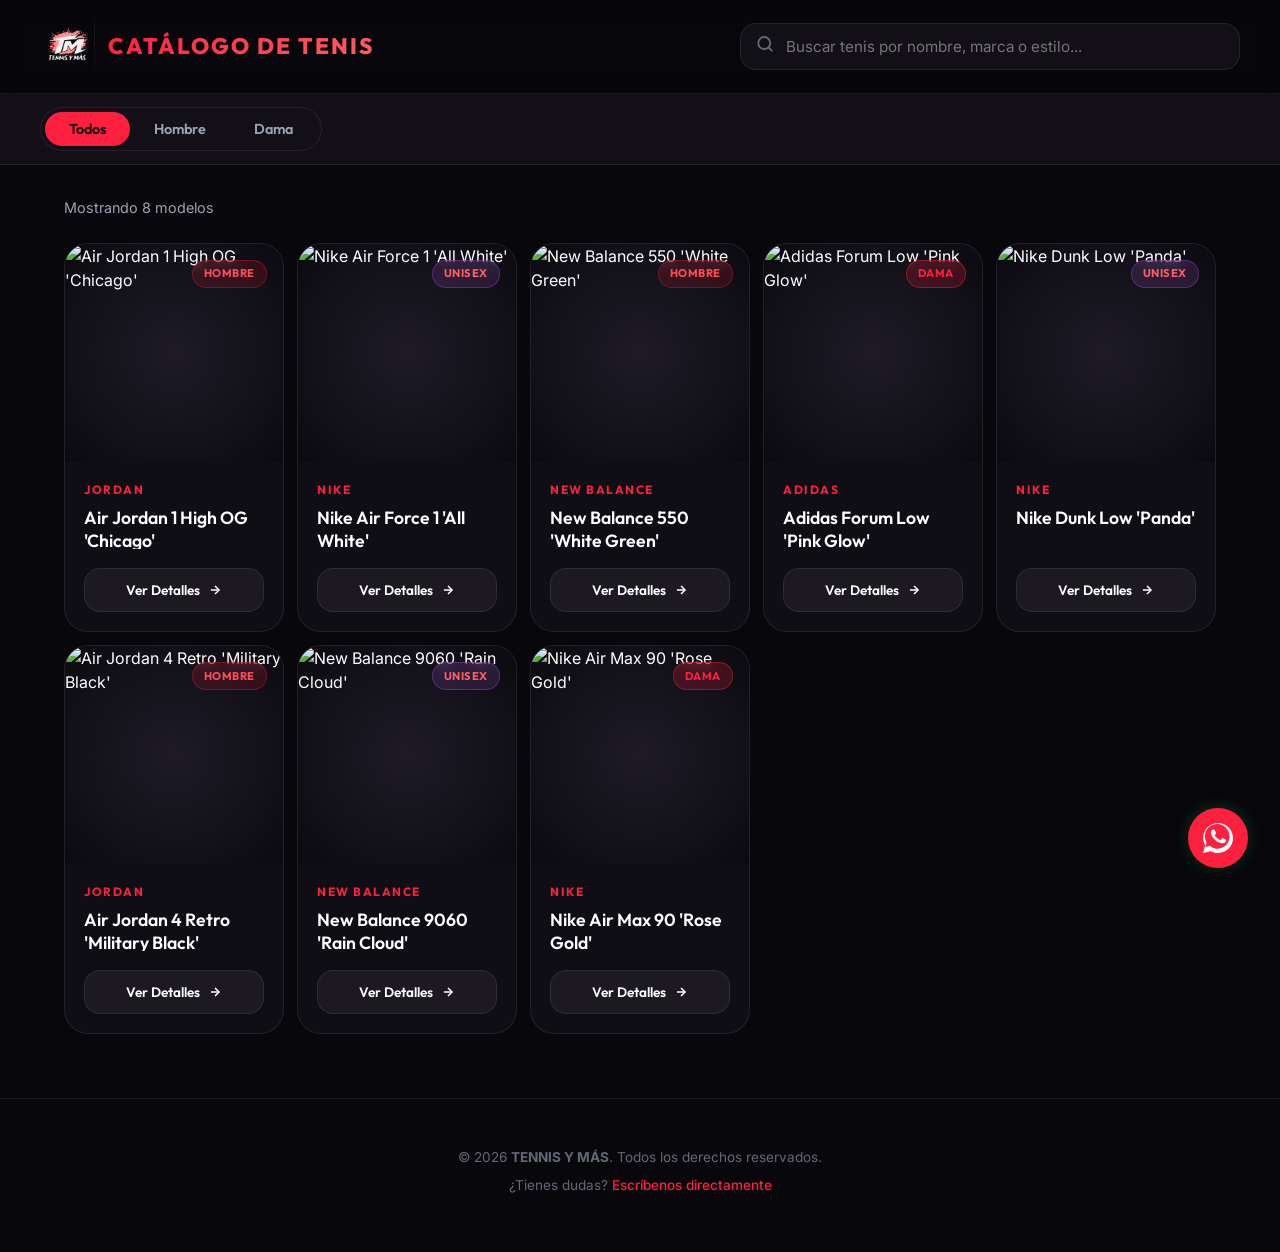
==== index.html @ 04929c9d "correcciones" ====
<!DOCTYPE html>
<html lang="es">
<head>
    <meta charset="UTF-8">
    <meta name="viewport" content="width=device-width, initial-scale=1.0">
    <title>TENNIS Y MÁS - Catálogo de Tenis</title>
    <meta name="description" content="Encuentra las mejores marcas de tenis para hombre y dama. Catálogo interactivo con atención directa por WhatsApp.">
    
    <!-- Stylesheets -->
    <link rel="stylesheet" href="css/variables.css">
    <link rel="stylesheet" href="css/client.css">
</head>
<body>

    <!-- Header Navigation -->
    <header>
        <div class="header-container">
            <div class="logo-wrapper">
                <a href="/" id="logo-btn" class="logo-link">
                    <img src="img/logo.png" alt="Tennis y Más" class="logo-img">
                    <h1 class="logo-title">CATÁLOGO DE TENIS</h1>
                </a>
            </div>
            
            <div class="search-box">
                <span class="search-icon">
                    <svg width="18" height="18" viewBox="0 0 24 24" fill="none" stroke="currentColor" stroke-width="2.5" stroke-linecap="round" stroke-linejoin="round"><circle cx="11" cy="11" r="8"></circle><line x1="21" y1="21" x2="16.65" y2="16.65"></line></svg>
                </span>
                <input type="text" id="search-input" class="search-input" placeholder="Buscar tenis por nombre, marca o estilo...">
            </div>
        </div>
    </header>
    

    <!-- Subheader Filter & Category Tabs -->
    <div class="filter-tabs-wrapper">
        <div class="filter-tabs-container">
            <div class="gender-tabs">
                <button class="tab-btn active" data-category="all">Todos</button>
                <button class="tab-btn" data-category="Hombre">Hombre</button>
                <button class="tab-btn" data-category="Dama">Dama</button>
            </div>
            
            
        </div>
    </div>

    

    <!-- Product Grid Section -->
    <main>
        <div class="results-info">
            <span id="results-count" class="results-count">Cargando catálogo...</span>
        </div>

        <div id="product-grid" class="product-grid">
            <!-- Dynamic product cards load -->
        </div>
    </main>

    <!-- Footer -->
    <footer>
        <p>&copy; 2026 <strong>TENNIS Y MÁS</strong>. Todos los derechos reservados.</p>
        <p>¿Tienes dudas? <a href="https://wa.me/573204961453" target="_blank">Escríbenos directamente</a></p>
    </footer>

    <!-- Floating WhatsApp Button -->
    <a href="https://wa.me/573204961453?text=Hola%20Tennis%20y%20M%C3%A1s,%20estoy%20viendo%20el%20cat%C3%A1logo%20y%20quiero%20comprar." class="floating-whatsapp" target="_blank" aria-label="Escríbenos por WhatsApp">
        <svg viewBox="0 0 24 24">
            <path d="M.057 24l1.687-6.163c-1.041-1.804-1.588-3.849-1.587-5.946C.06 5.348 5.397.01 12.008.01c3.202.001 6.212 1.246 8.477 3.513 2.262 2.268 3.507 5.28 3.505 8.484-.004 6.657-5.34 11.997-11.953 11.997-2.005-.001-3.973-.502-5.733-1.455L0 24zm6.59-4.846c1.6.95 3.188 1.449 4.725 1.451 5.437.002 9.861-4.416 9.864-9.852.002-2.632-1.023-5.105-2.887-6.974-1.866-1.869-4.346-2.9-6.98-2.901-5.441 0-9.866 4.417-9.869 9.856-.001 1.702.463 3.361 1.343 4.828l-.997 3.646 3.799-.996zm11.233-6.006c-.301-.15-1.78-.879-2.056-.979-.275-.1-.475-.15-.675.15-.2.3-.775.979-.95 1.179-.175.2-.35.225-.65.075-.3-.15-1.265-.467-2.41-1.485-.89-.793-1.49-1.773-1.665-2.073-.175-.3-.019-.462.13-.611.135-.135.3-.35.45-.525.15-.175.2-.3.3-.5.1-.2.05-.375-.025-.525-.075-.15-.675-1.625-.925-2.225-.244-.589-.493-.51-.675-.52-.172-.007-.368-.009-.565-.009-.196 0-.518.074-.789.374-.271.3-1.035 1.012-1.035 2.468s1.056 2.855 1.202 3.053c.146.198 2.078 3.174 5.034 4.449.703.303 1.252.484 1.677.619.707.225 1.35.193 1.86.117.568-.085 1.78-.727 2.03-1.429.25-.701.25-1.3.175-1.429-.075-.13-.275-.205-.575-.355z"/>
        </svg>
    </a>

    <!-- Product Details Modal Overlay -->
    <div id="product-modal" class="modal-overlay">
        <div class="modal-wrapper">
            <button id="close-modal-btn" class="close-modal-btn" aria-label="Cerrar modal">&times;</button>
            
            <div class="modal-grid">
                <!-- Left: 3-Image Carousel -->
                <div class="modal-carousel-section">
                    <div id="carousel-track" class="carousel-track">
                        <!-- Dynamic slides load -->
                    </div>
                    
                    <!-- Navigation Arrows -->
                    <button class="carousel-arrow arrow-left" id="prev-btn" aria-label="Imagen anterior">
                        <svg width="20" height="20" viewBox="0 0 24 24" fill="none" stroke="currentColor" stroke-width="2.5"><polyline points="15 18 9 12 15 6"></polyline></svg>
                    </button>
                    <button class="carousel-arrow arrow-right" id="next-btn" aria-label="Siguiente imagen">
                        <svg width="20" height="20" viewBox="0 0 24 24" fill="none" stroke="currentColor" stroke-width="2.5"><polyline points="9 18 15 12 9 6"></polyline></svg>
                    </button>
                    
                    <!-- Slide Indicators -->
                    <div id="carousel-dots" class="carousel-dots">
                        <!-- Dynamic dots load -->
                    </div>
                </div>
                
                <!-- Right: Product Information & Ordering -->
                <div class="modal-details">
                    <div>
                        <span id="modal-brand" class="modal-brand">MARCA</span>
                        <h2 id="modal-title" class="modal-title">Nombre del Modelo</h2>
                        <span id="modal-gender" class="gender-badge modal-gender">HOMBRE</span>
                    </div>

                    <div>
                        <h3 class="modal-section-title">Descripción</h3>
                        <p id="modal-description" class="modal-description">Cargando descripción del producto...</p>
                    </div>

                    <div style="display: none;">
                        <h3 class="modal-section-title">Tallas Disponibles</h3>
                        <div id="modal-sizes" class="modal-sizes-grid">
                            <!-- Dynamic sizes load -->
                        </div>
                        <div id="size-error" class="size-error-msg">Por favor, selecciona una talla antes de continuar.</div>
                    </div>

                    <!-- CTA Buttons -->
                    <button id="whatsapp-order-btn" class="whatsapp-btn">
                        <svg viewBox="0 0 24 24">
                            <path d="M.057 24l1.687-6.163c-1.041-1.804-1.588-3.849-1.587-5.946C.06 5.348 5.397.01 12.008.01c3.202.001 6.212 1.246 8.477 3.513 2.262 2.268 3.507 5.28 3.505 8.484-.004 6.657-5.34 11.997-11.953 11.997-2.005-.001-3.973-.502-5.733-1.455L0 24zm6.59-4.846c1.6.95 3.188 1.449 4.725 1.451 5.437.002 9.861-4.416 9.864-9.852.002-2.632-1.023-5.105-2.887-6.974-1.866-1.869-4.346-2.9-6.98-2.901-5.441 0-9.866 4.417-9.869 9.856-.001 1.702.463 3.361 1.343 4.828l-.997 3.646 3.799-.996zm11.233-6.006c-.301-.15-1.78-.879-2.056-.979-.275-.1-.475-.15-.675.15-.2.3-.775.979-.95 1.179-.175.2-.35.225-.65.075-.3-.15-1.265-.467-2.41-1.485-.89-.793-1.49-1.773-1.665-2.073-.175-.3-.019-.462.13-.611.135-.135.3-.35.45-.525.15-.175.2-.3.3-.5.1-.2.05-.375-.025-.525-.075-.15-.675-1.625-.925-2.225-.244-.589-.493-.51-.675-.52-.172-.007-.368-.009-.565-.009-.196 0-.518.074-.789.374-.271.3-1.035 1.012-1.035 2.468s1.056 2.855 1.202 3.053c.146.198 2.078 3.174 5.034 4.449.703.303 1.252.484 1.677.619.707.225 1.35.193 1.86.117.568-.085 1.78-.727 2.03-1.429.25-.701.25-1.3.175-1.429-.075-.13-.275-.205-.575-.355z"/>
                        </svg>
                        Comprar por WhatsApp
                    </button>
                </div>
            </div>
        </div>
    </div>

    <!-- Data & Application Logic Scripts -->
    <script src="js/default-data.js"></script>
    <script src="js/app.js"></script>
</body>
</html>
---- css/variables.css ----
@import url('https://fonts.googleapis.com/css2?family=Inter:wght@300;400;500;600;700&family=Outfit:wght@400;500;600;700;800&display=swap');

:root {
    /* Color Palette */
    --bg-main: #08070b;
    --bg-surface: #121016;
    --bg-surface-hover: #1b1822;
    --bg-card: rgba(20, 18, 26, 0.7);
    --border-color: rgba(255, 255, 255, 0.08);
    --border-color-hover: rgba(255, 31, 63, 0.3);
    
    /* Accents */
    --accent: #ff1f3f; /* Premium Crimson Red */
    --accent-hover: #d61330;
    --accent-glow: rgba(255, 31, 63, 0.25);
    --accent-gradient: linear-gradient(135deg, #ff1f3f 0%, #ff5e62 100%);
    
    /* Genders */
    --color-hombre: #ff4d58; /* rojo brillante */
    --color-dama: #ff1f3f; /* rojo carmesí (accent) */
    --color-unisex: #ff5e62; /* rojo degradado */

    /* Text Colors */
    --text-primary: #ffffff;
    --text-secondary: #9ea2b0;
    --text-muted: #646876;
    --text-dark: #08070b;

    /* Fonts */
    --font-heading: 'Outfit', 'Inter', sans-serif;
    --font-body: 'Inter', sans-serif;

    /* Spacing & Borders */
    --radius-sm: 8px;
    --radius-md: 16px;
    --radius-lg: 24px;
    --radius-xl: 32px;
    --transition-smooth: all 0.3s cubic-bezier(0.4, 0, 0.2, 1);
    --shadow-premium: 0 10px 30px -10px rgba(0, 0, 0, 0.7);
    --shadow-accent: 0 0 20px rgba(255, 31, 63, 0.15);
}

* {
    margin: 0;
    padding: 0;
    box-sizing: border-box;
}

body {
    background-color: var(--bg-main);
    color: var(--text-primary);
    font-family: var(--font-body);
    overflow-x: hidden;
    line-height: 1.5;
}

/* Custom Scrollbar */
::-webkit-scrollbar {
    width: 8px;
    height: 8px;
}
::-webkit-scrollbar-track {
    background: var(--bg-main);
}
::-webkit-scrollbar-thumb {
    background: #252230;
    border-radius: var(--radius-sm);
}
::-webkit-scrollbar-thumb:hover {
    background: var(--accent);
}
---- css/client.css ----
@import url('variables.css');

/* Header & Navigation */
header {
    position: sticky;
    top: 0;
    z-index: 100;
    background: rgba(8, 7, 11, 0.85);
    backdrop-filter: blur(12px);
    -webkit-backdrop-filter: blur(12px);
    border-bottom: 1px solid var(--border-color);
    padding: 1.2rem 1.5rem;
    transition: var(--transition-smooth);
}

.header-container {
    max-width: 1200px;
    margin: 0 auto;
    display: flex;
    flex-direction: column;
    gap: 1rem;
}

@media(min-width: 768px) {
    .header-container {
        flex-direction: row;
        justify-content: space-between;
        align-items: center;
    }
}

.logo-wrapper {
    display: flex;
    align-items: center;
    justify-content: space-between;
}

.logo-link {
    display: flex;
    align-items: center;
    gap: 0.8rem;
    text-decoration: none;
    cursor: pointer;
}

.logo-img {
    height: 55px;
    width: auto;
    object-fit: contain;
    filter: invert(1) hue-rotate(180deg);
    mix-blend-mode: screen;
    transition: transform 0.3s ease;
}

.logo-link:hover .logo-img {
    transform: scale(1.05);
}

.logo-title {
    font-family: var(--font-heading);
    font-size: 1.4rem;
    font-weight: 800;
    text-transform: uppercase;
    letter-spacing: 2px;
    background: var(--accent-gradient);
    -webkit-background-clip: text;
    -webkit-text-fill-color: transparent;
    white-space: nowrap;
}

.admin-link {
    font-size: 0.85rem;
    color: var(--text-muted);
    text-decoration: none;
    padding: 0.4rem 0.8rem;
    border: 1px solid var(--border-color);
    border-radius: var(--radius-sm);
    transition: var(--transition-smooth);
}

.admin-link:hover {
    color: var(--accent);
    border-color: var(--accent);
    background: rgba(255, 31, 63, 0.05);
}

/* Search Bar */
.search-box {
    position: relative;
    width: 100%;
    max-width: 500px;
}

.search-input {
    width: 100%;
    background: var(--bg-surface);
    border: 1px solid var(--border-color);
    border-radius: var(--radius-md);
    padding: 0.8rem 1.2rem 0.8rem 2.8rem;
    color: var(--text-primary);
    font-size: 0.95rem;
    transition: var(--transition-smooth);
    font-family: var(--font-body);
}

.search-input:focus {
    outline: none;
    border-color: var(--accent);
    box-shadow: var(--shadow-accent);
    background: var(--bg-surface-hover);
}

.search-icon {
    position: absolute;
    left: 1rem;
    top: 50%;
    transform: translateY(-50%);
    color: var(--text-muted);
    pointer-events: none;
    font-size: 1.1rem;
}

/* Sub-header Filter Tabs */
.filter-tabs-wrapper {
    background: var(--bg-surface);
    padding: 0.8rem 1.5rem;
    border-bottom: 1px solid var(--border-color);
    position: sticky;
    top: 75px; /* Offset for header */
    z-index: 90;
}

.filter-tabs-container {
    max-width: 1200px;
    margin: 0 auto;
    display: flex;
    align-items: center;
    justify-content: space-between;
    gap: 1rem;
}

.gender-tabs {
    display: flex;
    background: var(--bg-surface);
    padding: 0.25rem;
    border-radius: 30px;
    border: 1px solid var(--border-color);
    position: relative;
}

.tab-btn {
    background: transparent;
    border: none;
    color: var(--text-secondary);
    padding: 0.5rem 1.5rem;
    font-family: var(--font-heading);
    font-weight: 600;
    font-size: 0.9rem;
    border-radius: 20px;
    cursor: pointer;
    transition: var(--transition-smooth);
    position: relative;
    z-index: 2;
}

.tab-btn.active {
    color: var(--text-dark);
    background: var(--accent);
}

.filter-toggle-btn { display: none !important; }

/* Collapsible Filter Sidebar/Drawer */
.filters-drawer { display: none !important; }

.filters-grid {
    max-width: 1200px;
    margin: 0 auto;
    display: grid;
    grid-template-columns: 1fr;
    gap: 1.5rem;
}

@media(min-width: 768px) {
    .filters-grid {
        grid-template-columns: repeat(3, 1fr);
    }
}

.filter-group {
    display: flex;
    flex-direction: column;
    gap: 0.75rem;
}

.filter-title {
    font-family: var(--font-heading);
    font-size: 0.9rem;
    font-weight: 700;
    text-transform: uppercase;
    letter-spacing: 1px;
    color: var(--text-secondary);
}

.brands-container {
    display: flex;
    flex-wrap: wrap;
    gap: 0.5rem;
}

.brand-pill {
    background: var(--bg-main);
    border: 1px solid var(--border-color);
    color: var(--text-secondary);
    padding: 0.4rem 0.8rem;
    border-radius: 20px;
    font-size: 0.8rem;
    font-weight: 500;
    cursor: pointer;
    transition: var(--transition-smooth);
}

.brand-pill:hover, .brand-pill.active {
    border-color: var(--accent);
    color: var(--accent);
    background: rgba(255, 31, 63, 0.05);
}

.sizes-grid {
    display: grid;
    grid-template-columns: repeat(auto-fill, minmax(40px, 1fr));
    gap: 0.4rem;
}

.size-pill {
    display: none !important;
    }

.size-pill:hover, .size-pill.active {
    border-color: var(--accent);
    color: var(--accent);
    background: rgba(255, 31, 63, 0.05);
}

.reset-filters-btn {
    align-self: flex-start;
    background: transparent;
    border: 1px dashed var(--border-color);
    color: var(--text-muted);
    padding: 0.5rem 1rem;
    border-radius: 8px;
    font-size: 0.85rem;
    cursor: pointer;
    margin-top: auto;
    transition: var(--transition-smooth);
}

.reset-filters-btn:hover {
    color: var(--accent);
    border-color: var(--accent);
    background: rgba(255, 31, 63, 0.05);
}

/* Product Section & Grid */
main {
    max-width: 1200px;
    margin: 2rem auto;
    padding: 0 1.5rem;
}

.results-info {
    display: flex;
    justify-content: space-between;
    align-items: center;
    margin-bottom: 1.5rem;
}

.results-count {
    color: var(--text-secondary);
    font-size: 0.9rem;
}

.product-grid {
    display: grid;
    grid-template-columns: repeat(auto-fit, minmax(150px, 1fr));
    gap: 0.8rem;
}

@media(min-width: 480px) {
    .product-grid {
        grid-template-columns: repeat(auto-fit, minmax(180px, 1fr));
    }
}

@media(min-width: 992px) {
    .product-grid {
        grid-template-columns: repeat(auto-fit, minmax(220px, 1fr));
    }
}

/* Product Card Design */
.product-card {
    background: var(--bg-card);
    border: 1px solid var(--border-color);
    border-radius: var(--radius-lg);
    overflow: hidden;
    display: flex;
    flex-direction: column;
    transition: var(--transition-smooth);
    position: relative;
    cursor: pointer;
}

.product-card:hover {
    transform: translateY(-8px);
    border-color: var(--border-color-hover);
    box-shadow: var(--shadow-premium), var(--shadow-accent);
}

.card-img-wrapper {
    position: relative;
    width: 100%;
    padding-top: 100%; /* 1:1 Aspect Ratio */
    background: radial-gradient(circle, rgba(30,27,39,1) 0%, rgba(12,10,16,1) 100%);
    overflow: hidden;
}

.card-img {
    position: absolute;
    top: 0;
    left: 0;
    width: 100%;
    height: 100%;
    object-fit: cover;
    transition: transform 0.6s cubic-bezier(0.16, 1, 0.3, 1);
}

.product-card:hover .card-img {
    transform: scale(1.08);
}

.gender-badge {
    position: absolute;
    top: 1rem;
    right: 1rem;
    padding: 0.3rem 0.7rem;
    border-radius: 20px;
    font-family: var(--font-heading);
    font-weight: 700;
    font-size: 0.7rem;
    text-transform: uppercase;
    letter-spacing: 0.5px;
    z-index: 2;
    backdrop-filter: blur(6px);
    -webkit-backdrop-filter: blur(6px);
}

.badge-hombre {
    background: rgba(255, 31, 63, 0.15);
    color: var(--color-hombre);
    border: 1px solid rgba(255, 31, 63, 0.3);
}

.badge-dama {
    background: rgba(255, 31, 63, 0.20);
    color: var(--color-dama);
    border: 1px solid rgba(255, 31, 63, 0.4);
}

.badge-unisex {
    background: rgba(181, 95, 230, 0.15);
    color: var(--color-unisex);
    border: 1px solid rgba(181, 95, 230, 0.3);
}

.card-body {
    padding: 1.2rem;
    display: flex;
    flex-direction: column;
    flex-grow: 1;
    gap: 0.5rem;
}

.card-brand {
    font-family: var(--font-heading);
    font-size: 0.75rem;
    font-weight: 700;
    text-transform: uppercase;
    letter-spacing: 1.5px;
    color: var(--accent);
}

.card-title {
    font-family: var(--font-heading);
    font-size: 1.1rem;
    font-weight: 600;
    color: var(--text-primary);
    line-height: 1.3;
    /* Limit to 2 lines */
    display: -webkit-box;
    -webkit-line-clamp: 2;
    -webkit-box-orient: vertical;
    overflow: hidden;
    height: 2.6rem;
}

.card-sizes {
    display: none !important;
    }

.card-footer {
    padding: 0 1.2rem 1.2rem 1.2rem;
}

.card-action-btn {
    width: 100%;
    background: rgba(255, 255, 255, 0.05);
    border: 1px solid var(--border-color);
    color: var(--text-primary);
    padding: 0.75rem;
    border-radius: var(--radius-md);
    font-family: var(--font-heading);
    font-weight: 600;
    font-size: 0.85rem;
    cursor: pointer;
    transition: var(--transition-smooth);
    display: flex;
    align-items: center;
    justify-content: center;
    gap: 0.5rem;
}

.product-card:hover .card-action-btn {
    background: var(--accent);
    color: var(--text-dark);
    border-color: var(--accent);
    box-shadow: 0 4px 15px rgba(255, 31, 63, 0.3);
}

/* Empty State */
.empty-state {
    grid-column: 1 / -1;
    text-align: center;
    padding: 4rem 2rem;
    background: var(--bg-surface);
    border-radius: var(--radius-lg);
    border: 1px dashed var(--border-color);
    display: flex;
    flex-direction: column;
    align-items: center;
    gap: 1rem;
}

.empty-icon {
    font-size: 3rem;
    color: var(--text-muted);
}

.empty-title {
    font-family: var(--font-heading);
    font-size: 1.3rem;
    font-weight: 600;
}

.empty-desc {
    color: var(--text-muted);
    max-width: 400px;
    font-size: 0.9rem;
}

/* Modal View */
.modal-overlay {
    position: fixed;
    top: 0;
    left: 0;
    width: 100%;
    height: 100%;
    background: rgba(4, 3, 6, 0.8);
    backdrop-filter: blur(10px);
    -webkit-backdrop-filter: blur(10px);
    z-index: 1000;
    display: flex;
    align-items: center;
    justify-content: center;
    opacity: 0;
    pointer-events: none;
    transition: opacity 0.3s ease;
    padding: 1rem;
}

.modal-overlay.open {
    opacity: 1;
    pointer-events: auto;
}

.modal-wrapper {
    background: var(--bg-surface);
    border: 1px solid var(--border-color);
    border-radius: var(--radius-xl);
    width: 100%;
    max-width: 900px;
    max-height: 90vh;
    overflow-y: auto;
    position: relative;
    transform: scale(0.95);
    transition: transform 0.3s cubic-bezier(0.34, 1.56, 0.64, 1);
    box-shadow: var(--shadow-premium), 0 0 60px rgba(0, 0, 0, 0.8);
}

.modal-overlay.open .modal-wrapper {
    transform: scale(1);
}

.close-modal-btn {
    position: absolute;
    top: 1rem;
    right: 1rem;
    background: rgba(0, 0, 0, 0.4);
    border: 1px solid var(--border-color);
    width: 40px;
    height: 40px;
    border-radius: 50%;
    color: var(--text-primary);
    font-size: 1.5rem;
    display: flex;
    align-items: center;
    justify-content: center;
    cursor: pointer;
    z-index: 10;
    transition: var(--transition-smooth);
}

.close-modal-btn:hover {
    background: var(--text-primary);
    color: var(--bg-main);
    transform: rotate(90deg);
}

.modal-grid {
    display: grid;
    grid-template-columns: 1fr;
    gap: 0;
}

@media(min-width: 768px) {
    .modal-grid {
        grid-template-columns: 1.1fr 0.9fr;
    }
}

/* Image Carousel Slider inside Modal */
.modal-carousel-section {
    position: relative;
    background: radial-gradient(circle, rgba(28,25,35,1) 0%, rgba(8,7,11,1) 100%);
    width: 100%;
    padding-top: 100%; /* square ratio */
    overflow: hidden;
}

@media(min-width: 768px) {
    .modal-carousel-section {
        height: 100%;
        padding-top: 0;
        min-height: 450px;
    }
}

.carousel-track {
    position: absolute;
    top: 0;
    left: 0;
    width: 100%;
    height: 100%;
    display: flex;
    transition: transform 0.4s cubic-bezier(0.25, 1, 0.5, 1);
}

.carousel-slide {
    min-width: 100%;
    height: 100%;
    display: flex;
    align-items: center;
    justify-content: center;
}

.carousel-img {
    width: 100%;
    height: 100%;
    object-fit: cover;
}

/* Carousel Nav Arrows */
.carousel-arrow {
    position: absolute;
    top: 50%;
    transform: translateY(-50%);
    background: rgba(18, 16, 22, 0.6);
    border: 1px solid var(--border-color);
    color: var(--text-primary);
    width: 38px;
    height: 38px;
    border-radius: 50%;
    display: flex;
    align-items: center;
    justify-content: center;
    cursor: pointer;
    z-index: 5;
    transition: var(--transition-smooth);
    user-select: none;
}

.carousel-arrow:hover {
    background: var(--accent);
    color: var(--text-dark);
    border-color: var(--accent);
}

.arrow-left {
    left: 1rem;
}

.arrow-right {
    right: 1rem;
}

/* Carousel Dots indicator */
.carousel-dots {
    position: absolute;
    bottom: 1.2rem;
    left: 50%;
    transform: translateX(-50%);
    display: flex;
    gap: 0.5rem;
    z-index: 5;
}

.carousel-dot {
    width: 8px;
    height: 8px;
    border-radius: 50%;
    background: rgba(255, 255, 255, 0.3);
    cursor: pointer;
    transition: var(--transition-smooth);
}

.carousel-dot.active {
    background: var(--accent);
    width: 20px;
    border-radius: 4px;
}

/* Modal Content Details */
.modal-details {
    padding: 2rem;
    display: flex;
    flex-direction: column;
    justify-content: center;
    gap: 1.2rem;
}

.modal-brand {
    font-family: var(--font-heading);
    font-size: 0.85rem;
    font-weight: 700;
    text-transform: uppercase;
    letter-spacing: 2px;
    color: var(--accent);
}

.modal-title {
    font-family: var(--font-heading);
    font-size: 1.8rem;
    font-weight: 700;
    color: var(--text-primary);
    line-height: 1.2;
}

.modal-gender {
    align-self: flex-start;
}

.modal-section-title {
    font-family: var(--font-heading);
    font-size: 0.85rem;
    font-weight: 700;
    text-transform: uppercase;
    letter-spacing: 1px;
    color: var(--text-secondary);
    margin-bottom: 0.5rem;
}

.modal-description {
    color: var(--text-secondary);
    font-size: 0.95rem;
    line-height: 1.6;
}

/* Interactive Tallas Grid in Modal */
/* Hide size grid in modal */
.modal-sizes-grid {
    display: none !important;
    }

.modal-size-btn {
    height: 42px;
    background: var(--bg-surface-hover);
    border: 1px solid var(--border-color);
    color: var(--text-primary);
    border-radius: 10px;
    display: flex;
    align-items: center;
    justify-content: center;
    font-size: 0.9rem;
    font-weight: 600;
    cursor: pointer;
    transition: var(--transition-smooth);
}

.modal-size-btn:hover {
    border-color: var(--accent);
    color: var(--accent);
}

.modal-size-btn.active {
    background: var(--accent);
    color: var(--text-dark);
    border-color: var(--accent);
    box-shadow: 0 0 10px rgba(255, 31, 63, 0.4);
}

.size-error-msg {
    color: #ff3838;
    font-size: 0.8rem;
    font-weight: 500;
    display: none;
    margin-top: -0.3rem;
}

/* Call to action: WhatsApp Order Button */
.whatsapp-btn {
    width: 100%;
    background: var(--accent); /* Red accent */
    color: #ffffff;
    border: none;
    padding: 1rem;
    border-radius: var(--radius-md);
    font-family: var(--font-heading);
    font-weight: 700;
    font-size: 1rem;
    cursor: pointer;
    transition: var(--transition-smooth);
    display: flex;
    align-items: center;
    justify-content: center;
    gap: 0.8rem;
    margin-top: 1rem;
    text-decoration: none;
    box-shadow: 0 4px 20px rgba(255, 31, 63, 0.2);
}

.whatsapp-btn:hover {
    background: var(--accent-hover);
    transform: translateY(-2px);
    box-shadow: 0 6px 25px rgba(255, 31, 63, 0.4);
}

.whatsapp-btn svg {
    width: 22px;
    height: 22px;
    fill: currentColor;
}

/* Floating WhatsApp badge for direct inquiries */
.floating-whatsapp {
    position: fixed;
    bottom: 2rem;
    right: 2rem;
    background: var(--accent);
    color: white;
    width: 60px;
    height: 60px;
    border-radius: 50%;
    display: flex;
    align-items: center;
    justify-content: center;
    box-shadow: 0 4px 20px rgba(0,0,0,0.5), 0 0 15px rgba(37,211,102,0.3);
    z-index: 80;
    transition: var(--transition-smooth);
    text-decoration: none;
}

.floating-whatsapp:hover {
    transform: scale(1.1) rotate(5deg);
}

.floating-whatsapp svg {
    width: 30px;
    height: 30px;
    fill: currentColor;
}

/* Footer style */
footer {
    text-align: center;
    padding: 3rem 1.5rem;
    border-top: 1px solid var(--border-color);
    color: var(--text-muted);
    font-size: 0.85rem;
    margin-top: 4rem;
}

footer p {
    margin-bottom: 0.5rem;
}

footer a {
    color: var(--accent);
    text-decoration: none;
    font-weight: 500;
}
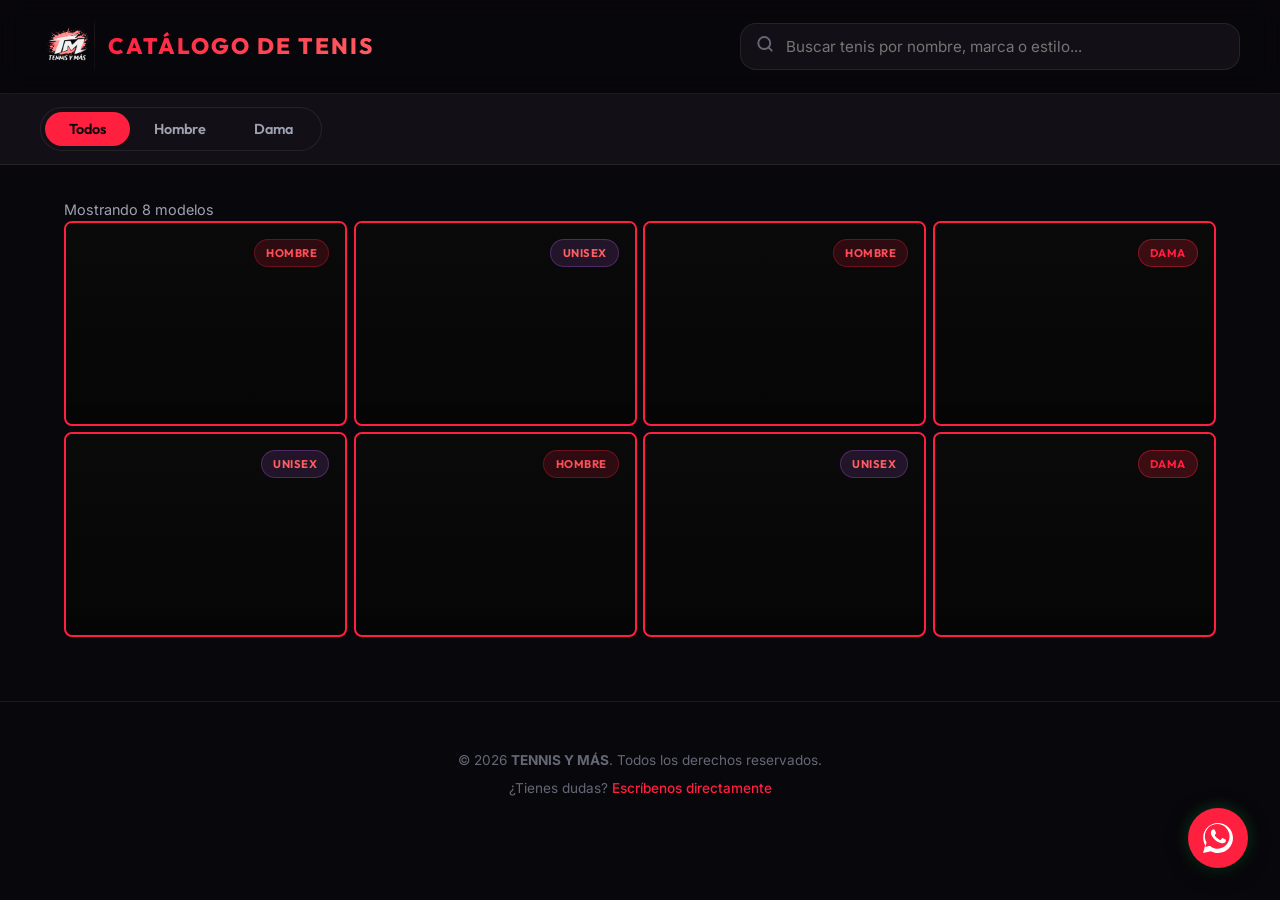
==== commit 8f8d4240: "porfin" ====
--- a/index.html
+++ b/index.html
@@ -9,6 +9,7 @@
     <!-- Stylesheets -->
     <link rel="stylesheet" href="css/variables.css">
     <link rel="stylesheet" href="css/client.css">
+
 </head>
 <body>
 
@@ -49,7 +50,8 @@
 
     <!-- Product Grid Section -->
     <main>
-        <div class="results-info">
+        <div id="gallery-m" class="gallery-m"></div>
+    <div id="gallery-f" class="gallery-f" style="display:none;"></div>
             <span id="results-count" class="results-count">Cargando catálogo...</span>
         </div>
 
@@ -57,6 +59,11 @@
             <!-- Dynamic product cards load -->
         </div>
     </main>
+<!-- Lightbox for Supabase images -->
+<div id="lightbox" class="lightbox" style="display:none;position:fixed;top:0;left:0;width:100%;height:100%;background:rgba(0,0,0,0.8);justify-content:center;align-items:center;">
+    <img id="lightboxImg" src="" alt="" style="max-width:90%;max-height:90%;border-radius:8px;">
+    <button id="closeBtn" style="position:absolute;top:20px;right:20px;background:none;border:none;color:#fff;font-size:2rem;cursor:pointer;">&times;</button>
+</div>
 
     <!-- Footer -->
     <footer>
@@ -132,6 +139,12 @@
 
     <!-- Data & Application Logic Scripts -->
     <script src="js/default-data.js"></script>
+
+    <!-- Supabase CDN (carga el global window.supabase) -->
+    <script src="https://cdn.jsdelivr.net/npm/@supabase/supabase-js@2"></script>
+
+    <!-- Application (loads gallery via Supabase) -->
     <script src="js/app.js"></script>
+
 </body>
 </html>
--- a/css/client.css
+++ b/css/client.css
@@ -282,61 +282,69 @@
 
 .product-grid {
     display: grid;
-    grid-template-columns: repeat(auto-fit, minmax(150px, 1fr));
-    gap: 0.8rem;
-}
-
-@media(min-width: 480px) {
+    gap: 0.4rem;
+    grid-template-columns: 1fr;
+}
+
+@media (min-width: 900px) {
+    /* Desktop: 4 cards per row starting at 900px for tighter layouts */
     .product-grid {
-        grid-template-columns: repeat(auto-fit, minmax(180px, 1fr));
-    }
-}
-
-@media(min-width: 992px) {
+        grid-template-columns: repeat(4, 1fr);
+    }
+}
+@media (min-width: 900px) {
     .product-grid {
-        grid-template-columns: repeat(auto-fit, minmax(220px, 1fr));
+        grid-template-columns: repeat(3, 1fr);
+    }
+}
+
+@media (min-width: 1200px) {
+    /* Desktop: 4 cards per row */
+    .product-grid {
+        grid-template-columns: repeat(4, 1fr);
     }
 }
 
 /* Product Card Design */
 .product-card {
-    background: var(--bg-card);
-    border: 1px solid var(--border-color);
-    border-radius: var(--radius-lg);
+    background: #060506; /* solid black base */
+    border: 2px solid #ff1f3f; /* visible red border */
+    border-radius: 8px;
     overflow: hidden;
     display: flex;
     flex-direction: column;
-    transition: var(--transition-smooth);
+    transition: transform 0.18s ease, box-shadow 0.18s ease, border-color 0.12s ease;
     position: relative;
     cursor: pointer;
 }
 
 .product-card:hover {
-    transform: translateY(-8px);
-    border-color: var(--border-color-hover);
-    box-shadow: var(--shadow-premium), var(--shadow-accent);
+    transform: translateY(-4px);
+    border-color: #ff374f;
+    box-shadow: 0 12px 28px rgba(0,0,0,0.75), 0 6px 18px rgba(255,31,63,0.18);
 }
 
 .card-img-wrapper {
     position: relative;
     width: 100%;
-    padding-top: 100%; /* 1:1 Aspect Ratio */
-    background: radial-gradient(circle, rgba(30,27,39,1) 0%, rgba(12,10,16,1) 100%);
+    padding-top: 65%; /* compact vertical aspect to fit more per screen */
+    background: linear-gradient(180deg, rgba(10,10,10,1) 0%, rgba(6,6,6,1) 100%);
     overflow: hidden;
 }
 
 .card-img {
     position: absolute;
-    top: 0;
-    left: 0;
-    width: 100%;
-    height: 100%;
+    top: 50%;
+    left: 50%;
+    width: 105%;
+    height: 105%;
+    transform: translate(-50%, -50%);
     object-fit: cover;
-    transition: transform 0.6s cubic-bezier(0.16, 1, 0.3, 1);
+    transition: transform 0.35s cubic-bezier(0.16, 1, 0.3, 1);
 }
 
 .product-card:hover .card-img {
-    transform: scale(1.08);
+    transform: translate(-50%, -50%) scale(1.06);
 }
 
 .gender-badge {
@@ -374,34 +382,15 @@
 }
 
 .card-body {
-    padding: 1.2rem;
-    display: flex;
-    flex-direction: column;
-    flex-grow: 1;
-    gap: 0.5rem;
+    display: none; /* hide title/brand for image-only layout */
 }
 
 .card-brand {
-    font-family: var(--font-heading);
-    font-size: 0.75rem;
-    font-weight: 700;
-    text-transform: uppercase;
-    letter-spacing: 1.5px;
-    color: var(--accent);
+    display: none;
 }
 
 .card-title {
-    font-family: var(--font-heading);
-    font-size: 1.1rem;
-    font-weight: 600;
-    color: var(--text-primary);
-    line-height: 1.3;
-    /* Limit to 2 lines */
-    display: -webkit-box;
-    -webkit-line-clamp: 2;
-    -webkit-box-orient: vertical;
-    overflow: hidden;
-    height: 2.6rem;
+    display: none;
 }
 
 .card-sizes {
@@ -413,28 +402,7 @@
 }
 
 .card-action-btn {
-    width: 100%;
-    background: rgba(255, 255, 255, 0.05);
-    border: 1px solid var(--border-color);
-    color: var(--text-primary);
-    padding: 0.75rem;
-    border-radius: var(--radius-md);
-    font-family: var(--font-heading);
-    font-weight: 600;
-    font-size: 0.85rem;
-    cursor: pointer;
-    transition: var(--transition-smooth);
-    display: flex;
-    align-items: center;
-    justify-content: center;
-    gap: 0.5rem;
-}
-
-.product-card:hover .card-action-btn {
-    background: var(--accent);
-    color: var(--text-dark);
-    border-color: var(--accent);
-    box-shadow: 0 4px 15px rgba(255, 31, 63, 0.3);
+    display: none; /* remove action button for image-only layout */
 }
 
 /* Empty State */
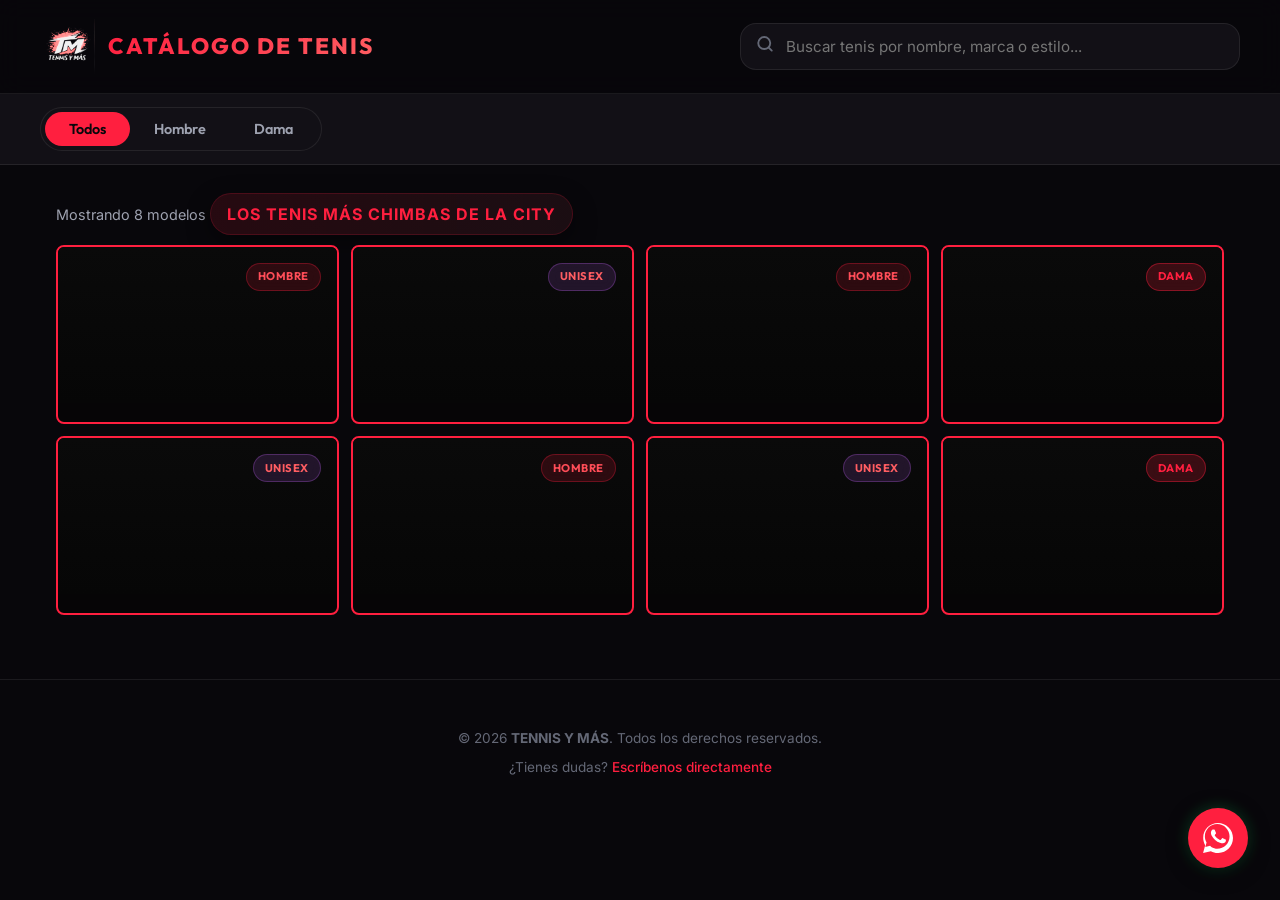
==== commit 4c846a73: "eso es todo" ====
--- a/index.html
+++ b/index.html
@@ -51,9 +51,11 @@
     <!-- Product Grid Section -->
     <main>
         <div id="gallery-m" class="gallery-m"></div>
-    <div id="gallery-f" class="gallery-f" style="display:none;"></div>
-            <span id="results-count" class="results-count">Cargando catálogo...</span>
-        </div>
+        <div id="gallery-f" class="gallery-f" style="display:none;"></div>
+        <span id="results-count" class="results-count">Cargando catálogo...</span>
+
+        <!-- Featured bubble / nube destacada -->
+        <div class="featured-bubble">Los tenis más chimbas de la city</div>
 
         <div id="product-grid" class="product-grid">
             <!-- Dynamic product cards load -->
@@ -113,7 +115,6 @@
                     </div>
 
                     <div>
-                        <h3 class="modal-section-title">Descripción</h3>
                         <p id="modal-description" class="modal-description">Cargando descripción del producto...</p>
                     </div>
 
--- a/css/client.css
+++ b/css/client.css
@@ -264,8 +264,8 @@
 /* Product Section & Grid */
 main {
     max-width: 1200px;
-    margin: 2rem auto;
-    padding: 0 1.5rem;
+    margin: 1rem auto; /* reduced top/bottom spacing for denser view */
+    padding: 0 1rem;
 }
 
 .results-info {
@@ -282,26 +282,23 @@
 
 .product-grid {
     display: grid;
-    gap: 0.4rem;
-    grid-template-columns: 1fr;
-}
-
-@media (min-width: 900px) {
-    /* Desktop: 4 cards per row starting at 900px for tighter layouts */
+    gap: 0.5rem; /* small gap to maximize items per view */
+    grid-template-columns: repeat(2, 1fr); /* Mobile default: 2 columns */
+}
+
+/* Tablet: 3 columns */
+@media (min-width: 700px) {
+    .product-grid {
+        grid-template-columns: repeat(3, 1fr);
+        gap: 0.6rem;
+    }
+}
+
+/* Desktop: 4+ columns */
+@media (min-width: 1200px) {
     .product-grid {
         grid-template-columns: repeat(4, 1fr);
-    }
-}
-@media (min-width: 900px) {
-    .product-grid {
-        grid-template-columns: repeat(3, 1fr);
-    }
-}
-
-@media (min-width: 1200px) {
-    /* Desktop: 4 cards per row */
-    .product-grid {
-        grid-template-columns: repeat(4, 1fr);
+        gap: 0.75rem;
     }
 }
 
@@ -327,7 +324,7 @@
 .card-img-wrapper {
     position: relative;
     width: 100%;
-    padding-top: 65%; /* compact vertical aspect to fit more per screen */
+    padding-top: 56%; /* slightly shorter to show more items per viewport */
     background: linear-gradient(180deg, rgba(10,10,10,1) 0%, rgba(6,6,6,1) 100%);
     overflow: hidden;
 }
@@ -786,3 +783,33 @@
     text-decoration: none;
     font-weight: 500;
 }
+
+/* Featured bubble above the grid */
+.featured-bubble {
+    display: inline-block;
+    margin: 0.75rem auto 0.6rem;
+    padding: 0.5rem 1rem;
+    background: linear-gradient(90deg, rgba(255,31,63,0.12), rgba(255,95,109,0.08));
+    color: var(--accent);
+    border: 1px solid rgba(255,31,63,0.18);
+    border-radius: 999px;
+    font-weight: 700;
+    text-transform: uppercase;
+    letter-spacing: 1px;
+    box-shadow: 0 8px 24px rgba(0,0,0,0.45);
+    text-align: center;
+    max-width: 420px;
+}
+
+@media (max-width: 699px) {
+    .featured-bubble { font-size: 0.85rem; max-width: 90%; padding: 0.45rem 0.9rem; }
+}
+
+/* Mobile tweaks: reduce paddings and logo size to fit more products above the fold */
+@media (max-width: 699px) {
+    header { padding: 0.6rem 0.8rem; }
+    .header-container { gap: 0.5rem; }
+    .logo-img { height: 42px; }
+    main { margin: 0.6rem auto; padding: 0 0.6rem; }
+    .search-input { padding: 0.5rem 1rem 0.5rem 2.4rem; font-size: 0.9rem; }
+}
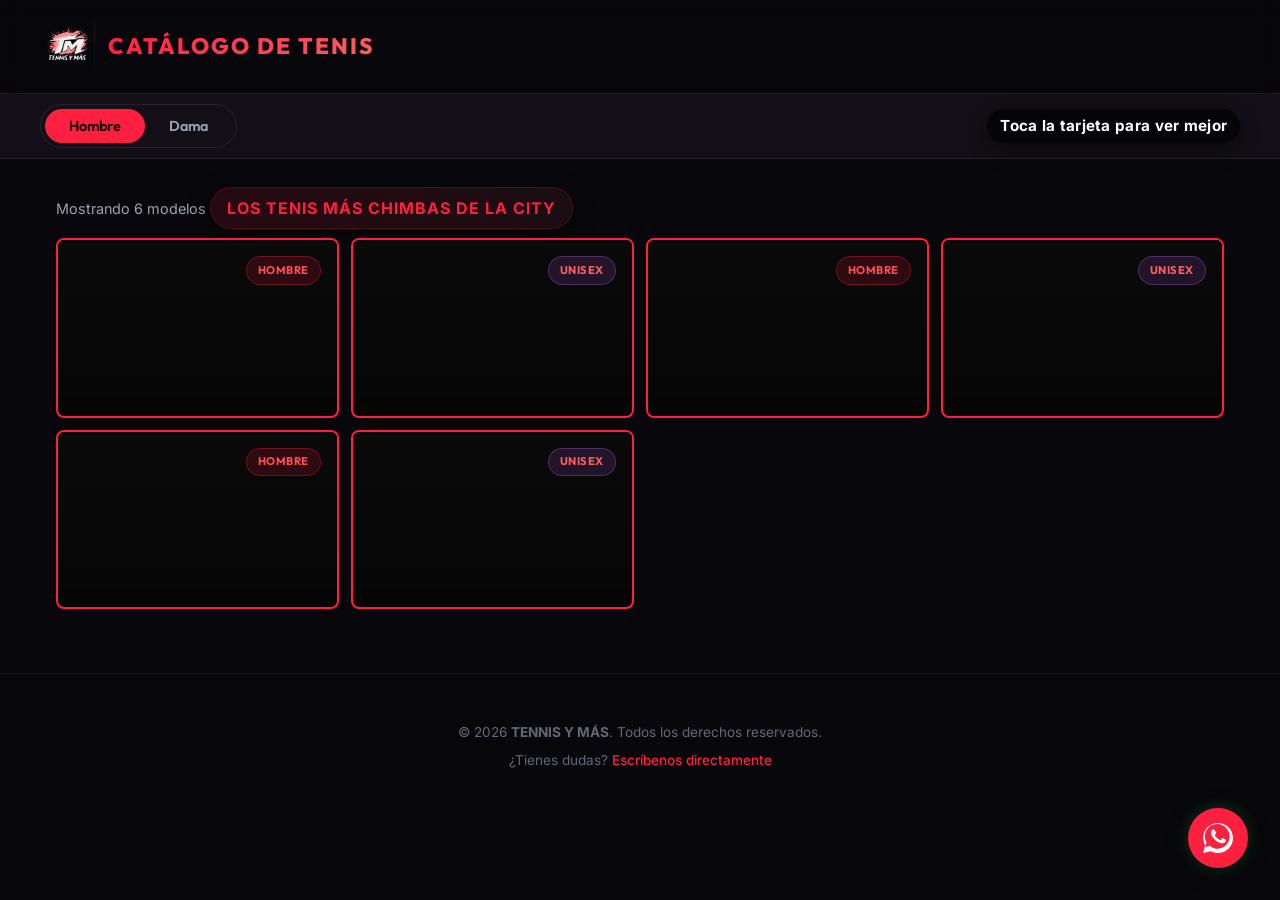
==== commit 505b3600: "toca" ====
--- a/index.html
+++ b/index.html
@@ -23,12 +23,7 @@
                 </a>
             </div>
             
-            <div class="search-box">
-                <span class="search-icon">
-                    <svg width="18" height="18" viewBox="0 0 24 24" fill="none" stroke="currentColor" stroke-width="2.5" stroke-linecap="round" stroke-linejoin="round"><circle cx="11" cy="11" r="8"></circle><line x1="21" y1="21" x2="16.65" y2="16.65"></line></svg>
-                </span>
-                <input type="text" id="search-input" class="search-input" placeholder="Buscar tenis por nombre, marca o estilo...">
-            </div>
+            <!-- Search removed per request -->
         </div>
     </header>
     
@@ -37,12 +32,10 @@
     <div class="filter-tabs-wrapper">
         <div class="filter-tabs-container">
             <div class="gender-tabs">
-                <button class="tab-btn active" data-category="all">Todos</button>
-                <button class="tab-btn" data-category="Hombre">Hombre</button>
+                <button class="tab-btn active" data-category="Hombre">Hombre</button>
                 <button class="tab-btn" data-category="Dama">Dama</button>
             </div>
-            
-            
+            <div class="tap-notice-inline">Toca la tarjeta para ver mejor</div>
         </div>
     </div>
 
--- a/css/client.css
+++ b/css/client.css
@@ -123,11 +123,11 @@
 /* Sub-header Filter Tabs */
 .filter-tabs-wrapper {
     background: var(--bg-surface);
-    padding: 0.8rem 1.5rem;
+    padding: 0.6rem 1rem;
     border-bottom: 1px solid var(--border-color);
     position: sticky;
-    top: 75px; /* Offset for header */
-    z-index: 90;
+    top: 64px; /* keep visible under header */
+    z-index: 95;
 }
 
 .filter-tabs-container {
@@ -659,6 +659,7 @@
     font-size: 0.95rem;
     line-height: 1.6;
 }
+
 
 /* Interactive Tallas Grid in Modal */
 /* Hide size grid in modal */
@@ -805,6 +806,24 @@
     .featured-bubble { font-size: 0.85rem; max-width: 90%; padding: 0.45rem 0.9rem; }
 }
 
+/* Inline tap notice shown next to gender tabs */
+.tap-notice-inline {
+    display: inline-block;
+    background: rgba(0,0,0,0.75);
+    color: #fff;
+    padding: 0.35rem 0.8rem;
+    border-radius: 999px;
+    font-weight: 700;
+    z-index: 110;
+    box-shadow: 0 8px 20px rgba(0,0,0,0.45);
+    letter-spacing: 0.3px;
+    font-size: 0.95rem;
+}
+
+@media (max-width: 699px) {
+    .tap-notice-inline { font-size: 0.88rem; padding: 0.3rem 0.7rem; }
+}
+
 /* Mobile tweaks: reduce paddings and logo size to fit more products above the fold */
 @media (max-width: 699px) {
     header { padding: 0.6rem 0.8rem; }
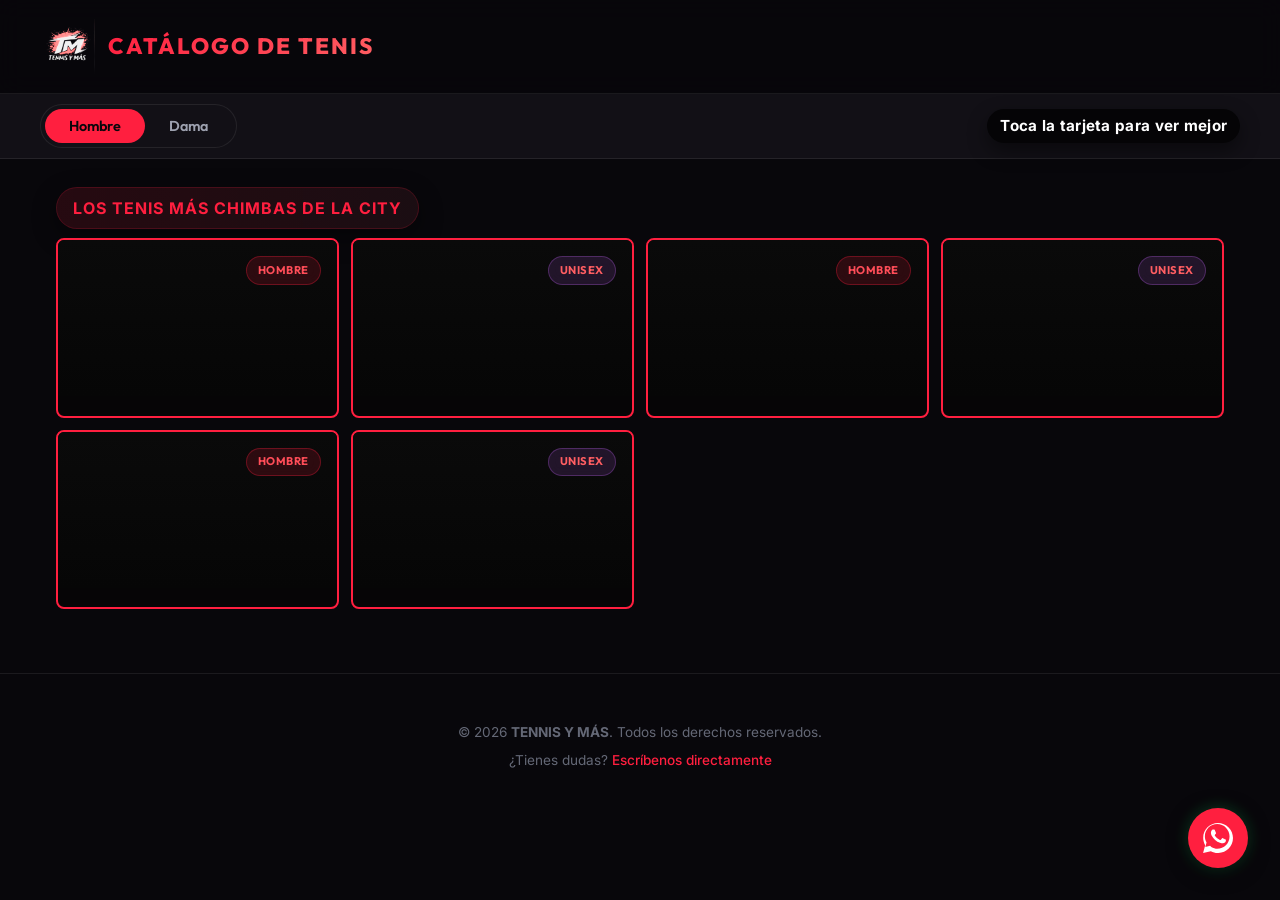
==== commit eac61928: "contador" ====
--- a/index.html
+++ b/index.html
@@ -45,7 +45,6 @@
     <main>
         <div id="gallery-m" class="gallery-m"></div>
         <div id="gallery-f" class="gallery-f" style="display:none;"></div>
-        <span id="results-count" class="results-count">Cargando catálogo...</span>
 
         <!-- Featured bubble / nube destacada -->
         <div class="featured-bubble">Los tenis más chimbas de la city</div>
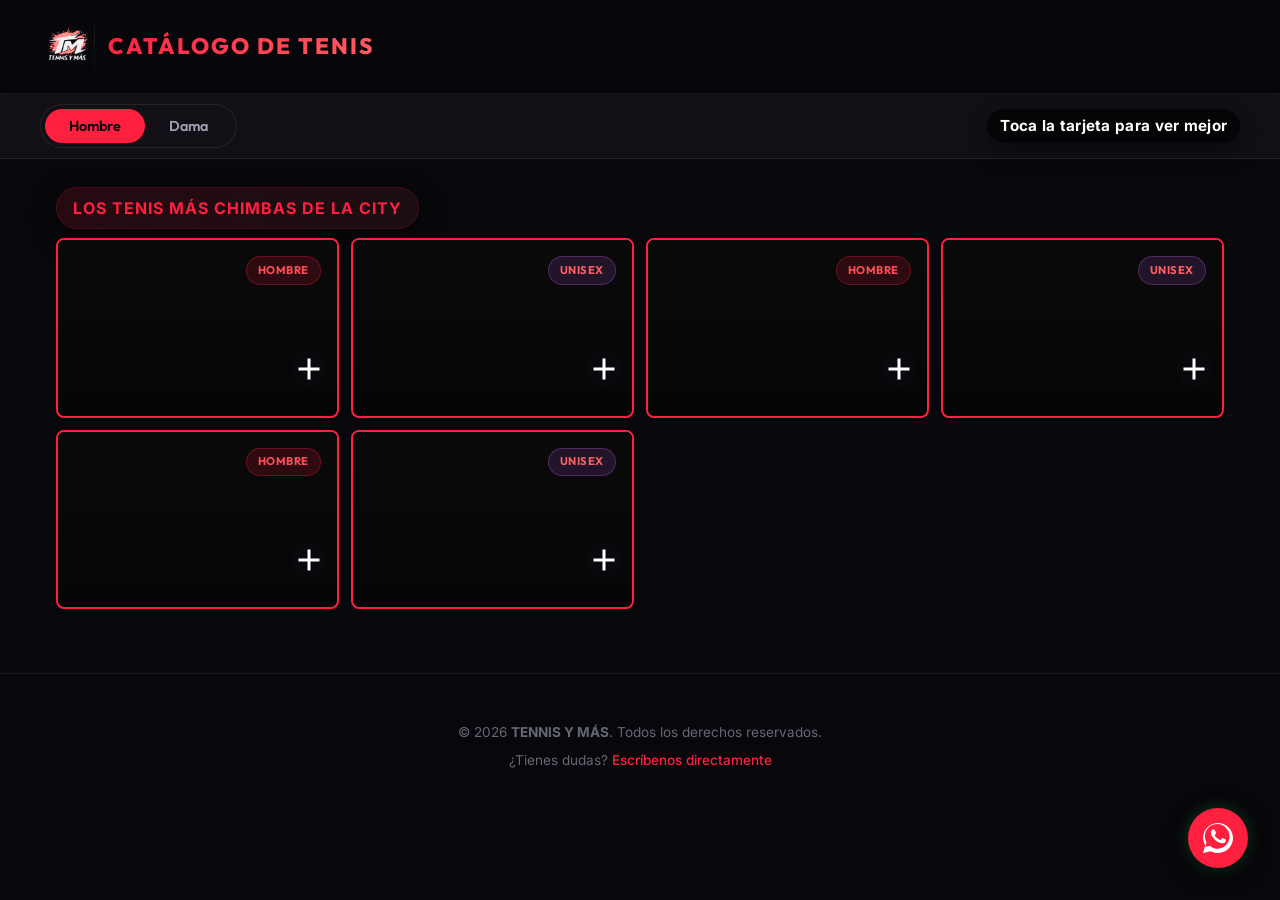
==== commit 9cc3a48f: "v1" ====
--- a/index.html
+++ b/index.html
@@ -119,13 +119,48 @@
                     </div>
 
                     <!-- CTA Buttons -->
-                    <button id="whatsapp-order-btn" class="whatsapp-btn">
-                        <svg viewBox="0 0 24 24">
-                            <path d="M.057 24l1.687-6.163c-1.041-1.804-1.588-3.849-1.587-5.946C.06 5.348 5.397.01 12.008.01c3.202.001 6.212 1.246 8.477 3.513 2.262 2.268 3.507 5.28 3.505 8.484-.004 6.657-5.34 11.997-11.953 11.997-2.005-.001-3.973-.502-5.733-1.455L0 24zm6.59-4.846c1.6.95 3.188 1.449 4.725 1.451 5.437.002 9.861-4.416 9.864-9.852.002-2.632-1.023-5.105-2.887-6.974-1.866-1.869-4.346-2.9-6.98-2.901-5.441 0-9.866 4.417-9.869 9.856-.001 1.702.463 3.361 1.343 4.828l-.997 3.646 3.799-.996zm11.233-6.006c-.301-.15-1.78-.879-2.056-.979-.275-.1-.475-.15-.675.15-.2.3-.775.979-.95 1.179-.175.2-.35.225-.65.075-.3-.15-1.265-.467-2.41-1.485-.89-.793-1.49-1.773-1.665-2.073-.175-.3-.019-.462.13-.611.135-.135.3-.35.45-.525.15-.175.2-.3.3-.5.1-.2.05-.375-.025-.525-.075-.15-.675-1.625-.925-2.225-.244-.589-.493-.51-.675-.52-.172-.007-.368-.009-.565-.009-.196 0-.518.074-.789.374-.271.3-1.035 1.012-1.035 2.468s1.056 2.855 1.202 3.053c.146.198 2.078 3.174 5.034 4.449.703.303 1.252.484 1.677.619.707.225 1.35.193 1.86.117.568-.085 1.78-.727 2.03-1.429.25-.701.25-1.3.175-1.429-.075-.13-.275-.205-.575-.355z"/>
-                        </svg>
-                        Comprar por WhatsApp
-                    </button>
+                    <div class="modal-cta-group">
+                        <button id="add-to-cart-modal-btn" class="add-cart-btn">
+                            <svg viewBox="0 0 24 24" fill="currentColor" width="20" height="20"><path d="M19 13h-6v6h-2v-6H5v-2h6V5h2v6h6v2z"/></svg>
+                            Agregar al pedido
+                        </button>
+                        <button id="whatsapp-order-btn" class="whatsapp-btn">
+                            <svg viewBox="0 0 24 24">
+                                <path d="M.057 24l1.687-6.163c-1.041-1.804-1.588-3.849-1.587-5.946C.06 5.348 5.397.01 12.008.01c3.202.001 6.212 1.246 8.477 3.513 2.262 2.268 3.507 5.28 3.505 8.484-.004 6.657-5.34 11.997-11.953 11.997-2.005-.001-3.973-.502-5.733-1.455L0 24zm6.59-4.846c1.6.95 3.188 1.449 4.725 1.451 5.437.002 9.861-4.416 9.864-9.852.002-2.632-1.023-5.105-2.887-6.974-1.866-1.869-4.346-2.9-6.98-2.901-5.441 0-9.866 4.417-9.869 9.856-.001 1.702.463 3.361 1.343 4.828l-.997 3.646 3.799-.996zm11.233-6.006c-.301-.15-1.78-.879-2.056-.979-.275-.1-.475-.15-.675.15-.2.3-.775.979-.95 1.179-.175.2-.35.225-.65.075-.3-.15-1.265-.467-2.41-1.485-.89-.793-1.49-1.773-1.665-2.073-.175-.3-.019-.462.13-.611.135-.135.3-.35.45-.525.15-.175.2-.3.3-.5.1-.2.05-.375-.025-.525-.075-.15-.675-1.625-.925-2.225-.244-.589-.493-.51-.675-.52-.172-.007-.368-.009-.565-.009-.196 0-.518.074-.789.374-.271.3-1.035 1.012-1.035 2.468s1.056 2.855 1.202 3.053c.146.198 2.078 3.174 5.034 4.449.703.303 1.252.484 1.677.619.707.225 1.35.193 1.86.117.568-.085 1.78-.727 2.03-1.429.25-.701.25-1.3.175-1.429-.075-.13-.275-.205-.575-.355z"/>
+                            </svg>
+                            Pedir solo este
+                        </button>
+                    </div>
                 </div>
+            </div>
+        </div>
+    </div>
+
+    <!-- Cart FAB -->
+    <button id="cart-fab" class="cart-fab" aria-label="Ver pedido" style="display:none;">
+        <svg viewBox="0 0 24 24" fill="currentColor" width="26" height="26">
+            <path d="M7 18c-1.1 0-1.99.9-1.99 2S5.9 22 7 22s2-.9 2-2-.9-2-2-2zm10 0c-1.1 0-1.99.9-1.99 2S15.9 22 17 22s2-.9 2-2-.9-2-2-2zM7.17 14.17l.03-.07L8.1 12H17c.75 0 1.41-.41 1.75-1.03l3.58-6.49A1 1 0 0 0 21.46 3H5.21l-.94-2H1v2h2l3.6 7.59L5.25 14c-.16.28-.25.61-.25.96C5 16.1 5.9 17 7 17h14v-2H7.42a.17.17 0 0 1-.25-.17z"/>
+        </svg>
+        <span id="cart-count" class="cart-count">0</span>
+        <span class="cart-fab-label">Mi pedido</span>
+    </button>
+
+    <!-- Cart Panel -->
+    <div id="cart-panel" class="cart-panel-overlay">
+        <div class="cart-panel">
+            <div class="cart-panel-header">
+                <h2 class="cart-panel-title">Mi pedido</h2>
+                <button id="close-cart-btn" class="close-cart-btn" aria-label="Cerrar">&times;</button>
+            </div>
+            <div id="cart-items-list" class="cart-items-list"></div>
+            <div class="cart-panel-footer">
+                <p id="cart-talla-warn" class="cart-talla-warn" style="display:none;">⚠️ Escribe la talla de cada tenis antes de enviar.</p>
+                <button id="send-cart-btn" class="send-cart-btn">
+                    <svg viewBox="0 0 24 24" fill="currentColor" width="22" height="22">
+                        <path d="M.057 24l1.687-6.163c-1.041-1.804-1.588-3.849-1.587-5.946C.06 5.348 5.397.01 12.008.01c3.202.001 6.212 1.246 8.477 3.513 2.262 2.268 3.507 5.28 3.505 8.484-.004 6.657-5.34 11.997-11.953 11.997-2.005-.001-3.973-.502-5.733-1.455L0 24zm6.59-4.846c1.6.95 3.188 1.449 4.725 1.451 5.437.002 9.861-4.416 9.864-9.852.002-2.632-1.023-5.105-2.887-6.974-1.866-1.869-4.346-2.9-6.98-2.901-5.441 0-9.866 4.417-9.869 9.856-.001 1.702.463 3.361 1.343 4.828l-.997 3.646 3.799-.996zm11.233-6.006c-.301-.15-1.78-.879-2.056-.979-.275-.1-.475-.15-.675.15-.2.3-.775.979-.95 1.179-.175.2-.35.225-.65.075-.3-.15-1.265-.467-2.41-1.485-.89-.793-1.49-1.773-1.665-2.073-.175-.3-.019-.462.13-.611.135-.135.3-.35.45-.525.15-.175.2-.3.3-.5.1-.2.05-.375-.025-.525-.075-.15-.675-1.625-.925-2.225-.244-.589-.493-.51-.675-.52-.172-.007-.368-.009-.565-.009-.196 0-.518.074-.789.374-.271.3-1.035 1.012-1.035 2.468s1.056 2.855 1.202 3.053c.146.198 2.078 3.174 5.034 4.449.703.303 1.252.484 1.677.619.707.225 1.35.193 1.86.117.568-.085 1.78-.727 2.03-1.429.25-.701.25-1.3.175-1.429-.075-.13-.275-.205-.575-.355z"/>
+                    </svg>
+                    Enviar pedido por WhatsApp
+                </button>
             </div>
         </div>
     </div>
--- a/css/client.css
+++ b/css/client.css
@@ -765,6 +765,351 @@
     fill: currentColor;
 }
 
+/* ── CART BUTTON ON CARD ─────────────────────────────────────────────────── */
+.card-cart-btn {
+    position: absolute;
+    bottom: 0.6rem;
+    right: 0.6rem;
+    width: 36px;
+    height: 36px;
+    border-radius: 50%;
+    border: none;
+    background: rgba(10, 9, 14, 0.82);
+    color: #fff;
+    display: flex;
+    align-items: center;
+    justify-content: center;
+    cursor: pointer;
+    z-index: 4;
+    transition: background 0.2s ease, transform 0.15s ease;
+    backdrop-filter: blur(4px);
+    -webkit-backdrop-filter: blur(4px);
+}
+
+.card-cart-btn:hover {
+    background: var(--accent);
+    transform: scale(1.12);
+}
+
+.card-cart-btn.added {
+    background: #22c55e;
+    color: #fff;
+}
+
+.product-card.in-cart {
+    border-color: #22c55e;
+    box-shadow: 0 0 0 2px rgba(34, 197, 94, 0.25);
+}
+
+/* ── MODAL ADD TO CART BUTTON ─────────────────────────────────────────────── */
+.modal-cta-group {
+    display: flex;
+    flex-direction: column;
+    gap: 0.75rem;
+    margin-top: 1rem;
+}
+
+.add-cart-btn {
+    width: 100%;
+    background: transparent;
+    color: var(--accent);
+    border: 2px solid var(--accent);
+    padding: 0.85rem;
+    border-radius: var(--radius-md);
+    font-family: var(--font-heading);
+    font-weight: 700;
+    font-size: 0.95rem;
+    cursor: pointer;
+    transition: var(--transition-smooth);
+    display: flex;
+    align-items: center;
+    justify-content: center;
+    gap: 0.6rem;
+}
+
+.add-cart-btn:hover {
+    background: rgba(255, 31, 63, 0.08);
+    transform: translateY(-1px);
+}
+
+.add-cart-btn.added {
+    background: #22c55e;
+    border-color: #22c55e;
+    color: #fff;
+}
+
+/* ── CART FAB (floating action button) ───────────────────────────────────── */
+.cart-fab {
+    position: fixed;
+    bottom: 2rem;
+    left: 2rem;
+    background: #22c55e;
+    color: #fff;
+    border: none;
+    border-radius: 50px;
+    height: 56px;
+    padding: 0 1.2rem 0 1rem;
+    display: flex;
+    align-items: center;
+    gap: 0.5rem;
+    cursor: pointer;
+    z-index: 85;
+    box-shadow: 0 6px 24px rgba(0,0,0,0.5), 0 0 12px rgba(34,197,94,0.3);
+    transition: transform 0.2s ease, box-shadow 0.2s ease;
+    font-family: var(--font-heading);
+    font-weight: 700;
+}
+
+.cart-fab:hover {
+    transform: scale(1.06);
+    box-shadow: 0 8px 28px rgba(0,0,0,0.55), 0 0 18px rgba(34,197,94,0.4);
+}
+
+.cart-count {
+    background: var(--accent);
+    color: #fff;
+    font-size: 0.75rem;
+    font-weight: 800;
+    min-width: 20px;
+    height: 20px;
+    border-radius: 10px;
+    display: flex;
+    align-items: center;
+    justify-content: center;
+    padding: 0 4px;
+}
+
+.cart-fab-label {
+    font-size: 0.9rem;
+    white-space: nowrap;
+}
+
+@media (max-width: 699px) {
+    .cart-fab { bottom: 1.4rem; left: 1rem; height: 50px; padding: 0 1rem 0 0.8rem; }
+    .cart-fab-label { font-size: 0.82rem; }
+}
+
+/* ── CART PANEL ───────────────────────────────────────────────────────────── */
+.cart-panel-overlay {
+    position: fixed;
+    inset: 0;
+    background: rgba(4, 3, 6, 0.75);
+    backdrop-filter: blur(8px);
+    -webkit-backdrop-filter: blur(8px);
+    z-index: 1100;
+    display: flex;
+    justify-content: flex-end;
+    align-items: stretch;
+    opacity: 0;
+    pointer-events: none;
+    transition: opacity 0.3s ease;
+}
+
+.cart-panel-overlay.open {
+    opacity: 1;
+    pointer-events: auto;
+}
+
+.cart-panel {
+    background: var(--bg-surface);
+    width: 100%;
+    max-width: 420px;
+    display: flex;
+    flex-direction: column;
+    transform: translateX(100%);
+    transition: transform 0.35s cubic-bezier(0.25, 1, 0.5, 1);
+    overflow: hidden;
+}
+
+.cart-panel-overlay.open .cart-panel {
+    transform: translateX(0);
+}
+
+@media (max-width: 699px) {
+    .cart-panel {
+        max-width: 100%;
+        border-radius: 20px 20px 0 0;
+        max-height: 85vh;
+        align-self: flex-end;
+        transform: translateY(100%);
+    }
+    .cart-panel-overlay { align-items: flex-end; }
+    .cart-panel-overlay.open .cart-panel { transform: translateY(0); }
+}
+
+.cart-panel-header {
+    padding: 1.4rem 1.5rem;
+    border-bottom: 1px solid var(--border-color);
+    display: flex;
+    justify-content: space-between;
+    align-items: center;
+}
+
+.cart-panel-title {
+    font-family: var(--font-heading);
+    font-size: 1.3rem;
+    font-weight: 700;
+}
+
+.close-cart-btn {
+    background: none;
+    border: none;
+    color: var(--text-primary);
+    font-size: 1.8rem;
+    cursor: pointer;
+    line-height: 1;
+    padding: 0 0.2rem;
+    transition: color 0.2s;
+}
+
+.close-cart-btn:hover { color: var(--accent); }
+
+.cart-items-list {
+    flex: 1;
+    overflow-y: auto;
+    padding: 1rem 1.5rem;
+    display: flex;
+    flex-direction: column;
+    gap: 1rem;
+}
+
+.cart-item {
+    display: flex;
+    align-items: center;
+    gap: 0.9rem;
+    background: var(--bg-surface-hover);
+    border-radius: 12px;
+    padding: 0.75rem;
+    border: 1px solid var(--border-color);
+}
+
+.cart-item-img {
+    width: 72px;
+    height: 72px;
+    object-fit: cover;
+    border-radius: 8px;
+    flex-shrink: 0;
+    background: var(--bg-main);
+}
+
+.cart-item-info {
+    flex: 1;
+    display: flex;
+    flex-direction: column;
+    gap: 0.2rem;
+    min-width: 0;
+}
+
+.cart-item-name {
+    font-family: var(--font-heading);
+    font-weight: 600;
+    font-size: 0.9rem;
+    white-space: nowrap;
+    overflow: hidden;
+    text-overflow: ellipsis;
+}
+
+.cart-item-gen {
+    font-size: 0.78rem;
+    color: var(--text-muted);
+    text-transform: uppercase;
+    letter-spacing: 0.5px;
+}
+
+.cart-item-remove {
+    background: none;
+    border: none;
+    color: var(--text-muted);
+    font-size: 1.5rem;
+    cursor: pointer;
+    flex-shrink: 0;
+    line-height: 1;
+    transition: color 0.2s;
+    padding: 0 0.3rem;
+}
+
+.cart-item-remove:hover { color: var(--accent); }
+
+.cart-panel-footer {
+    padding: 1.2rem 1.5rem;
+    border-top: 1px solid var(--border-color);
+}
+
+.cart-item-talla-row {
+    display: flex;
+    align-items: center;
+    gap: 0.5rem;
+    margin-top: 0.4rem;
+}
+
+.cart-item-talla-label {
+    font-size: 0.78rem;
+    color: var(--text-muted);
+    white-space: nowrap;
+}
+
+.cart-item-talla-input {
+    width: 72px;
+    background: var(--bg-main);
+    border: 1px solid var(--border-color);
+    border-radius: 8px;
+    color: var(--text-primary);
+    font-family: var(--font-heading);
+    font-weight: 700;
+    font-size: 0.9rem;
+    padding: 0.3rem 0.5rem;
+    text-align: center;
+    transition: border-color 0.2s;
+    outline: none;
+}
+
+.cart-item-talla-input:focus {
+    border-color: var(--accent);
+}
+
+.cart-item-talla-input.talla-required {
+    border-color: var(--accent);
+    box-shadow: 0 0 0 2px rgba(255, 31, 63, 0.25);
+    animation: shake 0.3s ease;
+}
+
+@keyframes shake {
+    0%,100% { transform: translateX(0); }
+    25%      { transform: translateX(-4px); }
+    75%      { transform: translateX(4px); }
+}
+
+.cart-talla-warn {
+    font-size: 0.82rem;
+    color: var(--accent);
+    margin-bottom: 0.75rem;
+    text-align: center;
+}
+
+.send-cart-btn {
+    width: 100%;
+    background: #25d366;
+    color: #fff;
+    border: none;
+    padding: 1rem;
+    border-radius: var(--radius-md);
+    font-family: var(--font-heading);
+    font-weight: 700;
+    font-size: 1rem;
+    cursor: pointer;
+    display: flex;
+    align-items: center;
+    justify-content: center;
+    gap: 0.7rem;
+    transition: background 0.2s ease, transform 0.15s ease;
+    box-shadow: 0 4px 16px rgba(37, 211, 102, 0.3);
+}
+
+.send-cart-btn:hover {
+    background: #1db954;
+    transform: translateY(-2px);
+}
+
 /* Footer style */
 footer {
     text-align: center;
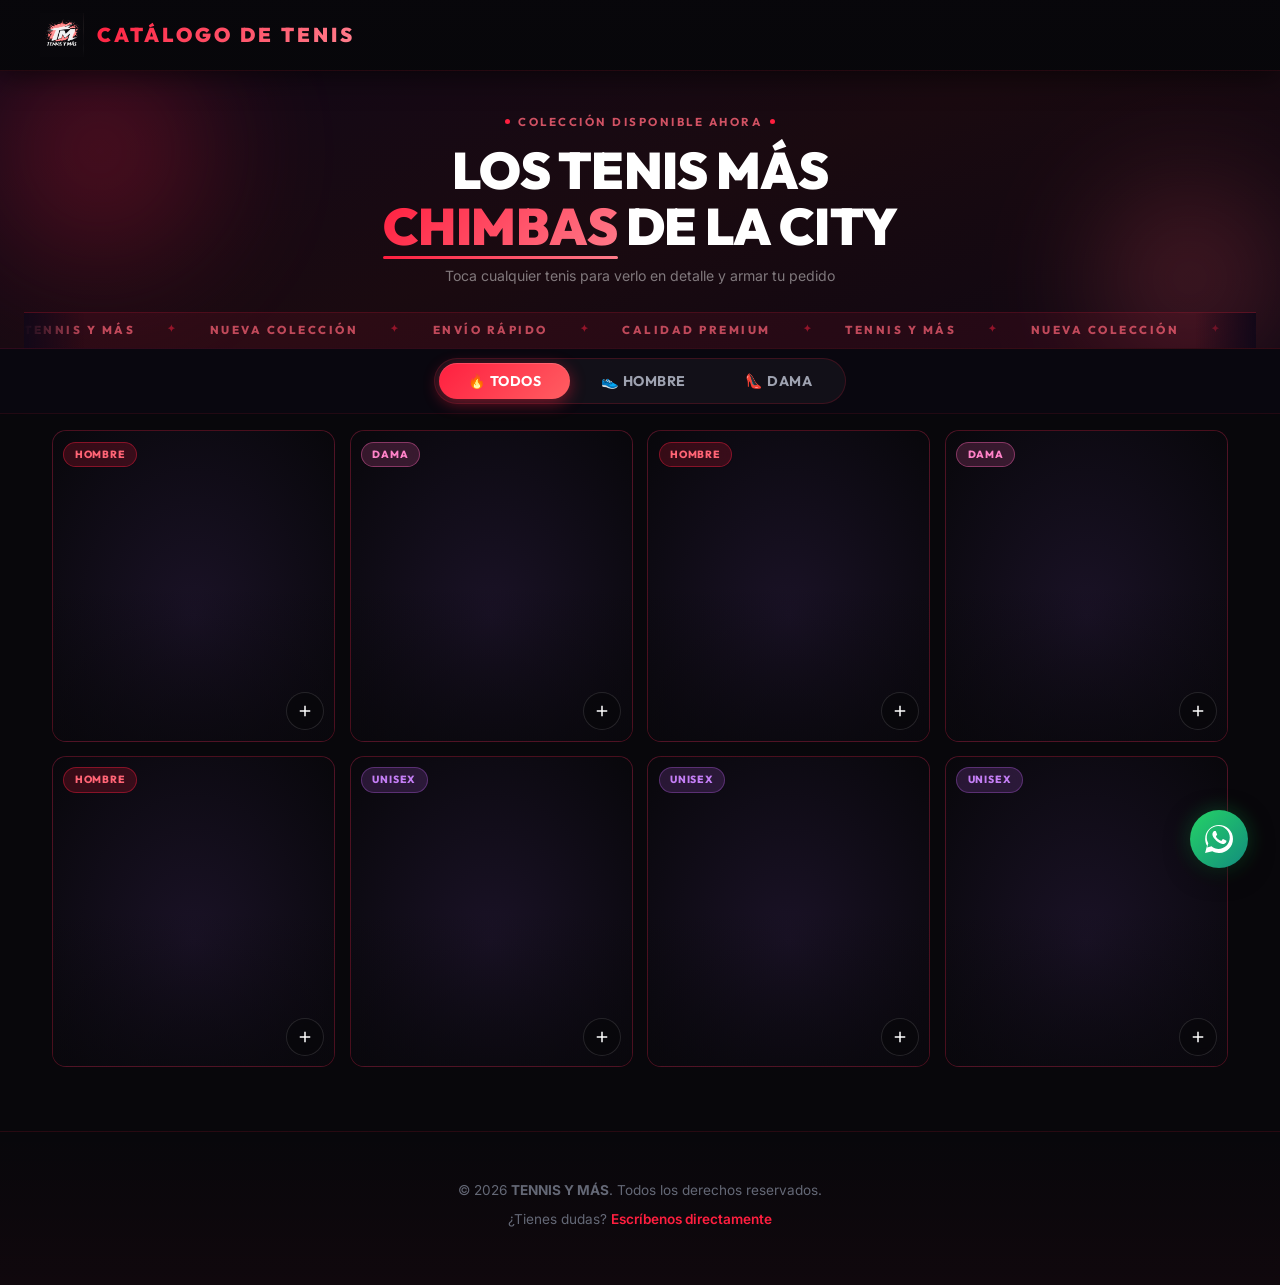
==== commit 24fba5ca: "todos" ====
--- a/index.html
+++ b/index.html
@@ -16,38 +16,55 @@
     <!-- Header Navigation -->
     <header>
         <div class="header-container">
-            <div class="logo-wrapper">
-                <a href="/" id="logo-btn" class="logo-link">
-                    <img src="img/logo.png" alt="Tennis y Más" class="logo-img">
-                    <h1 class="logo-title">CATÁLOGO DE TENIS</h1>
-                </a>
-            </div>
-            
-            <!-- Search removed per request -->
+            <a href="/" id="logo-btn" class="logo-link">
+                <img src="img/logo.png" alt="Tennis y Más" class="logo-img">
+                <h1 class="logo-title">CATÁLOGO DE TENIS</h1>
+            </a>
         </div>
     </header>
-    
+
+    <!-- Hero Banner -->
+    <div class="hero-banner">
+        <div class="hero-bg-glow"></div>
+        <div class="hero-content">
+            <div class="hero-eyebrow">
+                <span class="hero-dot"></span>
+                Colección disponible ahora
+                <span class="hero-dot"></span>
+            </div>
+            <h2 class="hero-headline">Los tenis más<br><span class="hero-highlight">chimbas</span> de la city</h2>
+            <p class="hero-sub">Toca cualquier tenis para verlo en detalle y armar tu pedido</p>
+        </div>
+        <!-- Ticker / marquee -->
+        <div class="hero-ticker-wrap">
+            <div class="hero-ticker">
+                <span>TENNIS Y MÁS</span><span class="ticker-dot">✦</span>
+                <span>NUEVA COLECCIÓN</span><span class="ticker-dot">✦</span>
+                <span>ENVÍO RÁPIDO</span><span class="ticker-dot">✦</span>
+                <span>CALIDAD PREMIUM</span><span class="ticker-dot">✦</span>
+                <span>TENNIS Y MÁS</span><span class="ticker-dot">✦</span>
+                <span>NUEVA COLECCIÓN</span><span class="ticker-dot">✦</span>
+                <span>ENVÍO RÁPIDO</span><span class="ticker-dot">✦</span>
+                <span>CALIDAD PREMIUM</span><span class="ticker-dot">✦</span>
+            </div>
+        </div>
+    </div>
 
     <!-- Subheader Filter & Category Tabs -->
     <div class="filter-tabs-wrapper">
         <div class="filter-tabs-container">
             <div class="gender-tabs">
-                <button class="tab-btn active" data-category="Hombre">Hombre</button>
-                <button class="tab-btn" data-category="Dama">Dama</button>
+                <button class="tab-btn active" data-category="all">🔥 Todos</button>
+                <button class="tab-btn" data-category="Hombre">👟 Hombre</button>
+                <button class="tab-btn" data-category="Dama">👠 Dama</button>
             </div>
-            <div class="tap-notice-inline">Toca la tarjeta para ver mejor</div>
         </div>
     </div>
-
-    
 
     <!-- Product Grid Section -->
     <main>
         <div id="gallery-m" class="gallery-m"></div>
         <div id="gallery-f" class="gallery-f" style="display:none;"></div>
-
-        <!-- Featured bubble / nube destacada -->
-        <div class="featured-bubble">Los tenis más chimbas de la city</div>
 
         <div id="product-grid" class="product-grid">
             <!-- Dynamic product cards load -->
--- a/css/client.css
+++ b/css/client.css
@@ -1,38 +1,26 @@
 @import url('variables.css');
 
-/* Header & Navigation */
+/* ═══════════════════════════════════════════════════════════
+   HEADER
+═══════════════════════════════════════════════════════════ */
 header {
     position: sticky;
     top: 0;
     z-index: 100;
-    background: rgba(8, 7, 11, 0.85);
-    backdrop-filter: blur(12px);
-    -webkit-backdrop-filter: blur(12px);
-    border-bottom: 1px solid var(--border-color);
-    padding: 1.2rem 1.5rem;
+    background: linear-gradient(180deg, rgba(8,7,11,0.98) 0%, rgba(8,7,11,0.92) 100%);
+    backdrop-filter: blur(20px);
+    -webkit-backdrop-filter: blur(20px);
+    border-bottom: 1px solid rgba(255,31,63,0.12);
+    padding: 0.8rem 1.2rem;
     transition: var(--transition-smooth);
+    box-shadow: 0 4px 30px rgba(0,0,0,0.6);
 }
 
 .header-container {
     max-width: 1200px;
     margin: 0 auto;
     display: flex;
-    flex-direction: column;
-    gap: 1rem;
-}
-
-@media(min-width: 768px) {
-    .header-container {
-        flex-direction: row;
-        justify-content: space-between;
-        align-items: center;
-    }
-}
-
-.logo-wrapper {
-    display: flex;
-    align-items: center;
-    justify-content: space-between;
+    align-items: center;
 }
 
 .logo-link {
@@ -44,7 +32,7 @@
 }
 
 .logo-img {
-    height: 55px;
+    height: 44px;
     width: auto;
     object-fit: contain;
     filter: invert(1) hue-rotate(180deg);
@@ -53,80 +41,228 @@
 }
 
 .logo-link:hover .logo-img {
-    transform: scale(1.05);
+    transform: scale(1.07) rotate(-2deg);
 }
 
 .logo-title {
     font-family: var(--font-heading);
-    font-size: 1.4rem;
-    font-weight: 800;
+    font-size: 1.25rem;
+    font-weight: 900;
     text-transform: uppercase;
-    letter-spacing: 2px;
-    background: var(--accent-gradient);
+    letter-spacing: 3px;
+    background: linear-gradient(135deg, #ff1f3f 0%, #ff7b8a 50%, #ff1f3f 100%);
+    background-size: 200% auto;
     -webkit-background-clip: text;
     -webkit-text-fill-color: transparent;
+    animation: shimmer 4s linear infinite;
     white-space: nowrap;
 }
 
-.admin-link {
-    font-size: 0.85rem;
-    color: var(--text-muted);
-    text-decoration: none;
-    padding: 0.4rem 0.8rem;
-    border: 1px solid var(--border-color);
-    border-radius: var(--radius-sm);
-    transition: var(--transition-smooth);
-}
-
-.admin-link:hover {
-    color: var(--accent);
-    border-color: var(--accent);
-    background: rgba(255, 31, 63, 0.05);
-}
-
-/* Search Bar */
-.search-box {
+@keyframes shimmer {
+    0%   { background-position: 0% center; }
+    100% { background-position: 200% center; }
+}
+
+@media (max-width: 699px) {
+    header { padding: 0.6rem 1rem; }
+    .logo-img  { height: 38px; }
+    .logo-title { font-size: 1rem; letter-spacing: 2px; }
+}
+
+/* ═══════════════════════════════════════════════════════════
+   HERO BANNER
+═══════════════════════════════════════════════════════════ */
+.hero-banner {
+    position: relative;
+    overflow: hidden;
+    background: linear-gradient(160deg, #120818 0%, #1a0a10 50%, #0e0712 100%);
+    padding: 2.2rem 1.5rem 0;
+    border-bottom: 1px solid rgba(255,31,63,0.12);
+}
+
+/* Animated background glow blobs */
+.hero-bg-glow {
+    position: absolute;
+    inset: 0;
+    pointer-events: none;
+    overflow: hidden;
+}
+
+.hero-bg-glow::before,
+.hero-bg-glow::after {
+    content: '';
+    position: absolute;
+    border-radius: 50%;
+    filter: blur(60px);
+    opacity: 0.35;
+    animation: blobFloat 8s ease-in-out infinite alternate;
+}
+
+.hero-bg-glow::before {
+    width: 320px; height: 320px;
+    background: radial-gradient(circle, #ff1f3f 0%, transparent 70%);
+    top: -80px; left: -60px;
+}
+
+.hero-bg-glow::after {
+    width: 260px; height: 260px;
+    background: radial-gradient(circle, #ff5566 0%, transparent 70%);
+    bottom: -60px; right: -40px;
+    animation-delay: -4s;
+}
+
+@keyframes blobFloat {
+    from { transform: translate(0,0) scale(1); }
+    to   { transform: translate(30px, 20px) scale(1.12); }
+}
+
+.hero-content {
+    position: relative;
+    z-index: 2;
+    text-align: center;
+    max-width: 600px;
+    margin: 0 auto;
+}
+
+.hero-eyebrow {
+    display: inline-flex;
+    align-items: center;
+    gap: 0.5rem;
+    font-family: var(--font-heading);
+    font-size: 0.72rem;
+    font-weight: 700;
+    letter-spacing: 2.5px;
+    text-transform: uppercase;
+    color: rgba(255,100,120,0.8);
+    margin-bottom: 0.75rem;
+}
+
+.hero-dot {
+    width: 5px; height: 5px;
+    border-radius: 50%;
+    background: var(--accent);
+    display: inline-block;
+    animation: pulse 2s ease-in-out infinite;
+}
+
+@keyframes pulse {
+    0%,100% { opacity: 1; transform: scale(1); }
+    50%      { opacity: 0.4; transform: scale(0.7); }
+}
+
+.hero-headline {
+    font-family: var(--font-heading);
+    font-size: clamp(1.9rem, 7vw, 3.2rem);
+    font-weight: 900;
+    line-height: 1.1;
+    color: #fff;
+    margin-bottom: 0.65rem;
+    text-transform: uppercase;
+    letter-spacing: -0.5px;
+}
+
+.hero-highlight {
+    background: linear-gradient(135deg, #ff1f3f 0%, #ff7b8a 100%);
+    -webkit-background-clip: text;
+    -webkit-text-fill-color: transparent;
+    position: relative;
+    display: inline-block;
+}
+
+/* Underline accent on highlight */
+.hero-highlight::after {
+    content: '';
+    position: absolute;
+    bottom: -4px;
+    left: 0; right: 0;
+    height: 3px;
+    background: linear-gradient(90deg, #ff1f3f, #ff7b8a);
+    border-radius: 2px;
+    animation: lineGrow 0.8s cubic-bezier(0.34,1.56,0.64,1) 0.3s both;
+    transform-origin: left;
+}
+
+@keyframes lineGrow {
+    from { transform: scaleX(0); }
+    to   { transform: scaleX(1); }
+}
+
+.hero-sub {
+    font-size: 0.88rem;
+    color: rgba(255,255,255,0.45);
+    margin-bottom: 1.6rem;
+    line-height: 1.5;
+}
+
+/* Marquee ticker */
+.hero-ticker-wrap {
     position: relative;
     width: 100%;
-    max-width: 500px;
-}
-
-.search-input {
-    width: 100%;
-    background: var(--bg-surface);
-    border: 1px solid var(--border-color);
-    border-radius: var(--radius-md);
-    padding: 0.8rem 1.2rem 0.8rem 2.8rem;
-    color: var(--text-primary);
-    font-size: 0.95rem;
-    transition: var(--transition-smooth);
-    font-family: var(--font-body);
-}
-
-.search-input:focus {
-    outline: none;
-    border-color: var(--accent);
-    box-shadow: var(--shadow-accent);
-    background: var(--bg-surface-hover);
-}
-
-.search-icon {
+    overflow: hidden;
+    background: rgba(255,31,63,0.08);
+    border-top: 1px solid rgba(255,31,63,0.15);
+    padding: 0.55rem 0;
+    margin-top: 0;
+}
+
+.hero-ticker-wrap::before,
+.hero-ticker-wrap::after {
+    content: '';
     position: absolute;
-    left: 1rem;
-    top: 50%;
-    transform: translateY(-50%);
-    color: var(--text-muted);
+    top: 0; bottom: 0;
+    width: 60px;
+    z-index: 2;
     pointer-events: none;
-    font-size: 1.1rem;
-}
-
-/* Sub-header Filter Tabs */
+}
+
+.hero-ticker-wrap::before {
+    left: 0;
+    background: linear-gradient(to right, #120818, transparent);
+}
+
+.hero-ticker-wrap::after {
+    right: 0;
+    background: linear-gradient(to left, #120818, transparent);
+}
+
+.hero-ticker {
+    display: flex;
+    gap: 2rem;
+    white-space: nowrap;
+    animation: ticker 18s linear infinite;
+    width: max-content;
+}
+
+.hero-ticker span {
+    font-family: var(--font-heading);
+    font-size: 0.72rem;
+    font-weight: 800;
+    letter-spacing: 2.5px;
+    text-transform: uppercase;
+    color: rgba(255,100,120,0.7);
+}
+
+.hero-ticker .ticker-dot {
+    color: rgba(255,31,63,0.5);
+    font-size: 0.6rem;
+}
+
+@keyframes ticker {
+    from { transform: translateX(0); }
+    to   { transform: translateX(-50%); }
+}
+
+/* ═══════════════════════════════════════════════════════════
+   FILTER TABS
+═══════════════════════════════════════════════════════════ */
 .filter-tabs-wrapper {
-    background: var(--bg-surface);
+    background: rgba(10, 8, 16, 0.97);
+    backdrop-filter: blur(16px);
+    -webkit-backdrop-filter: blur(16px);
     padding: 0.6rem 1rem;
-    border-bottom: 1px solid var(--border-color);
+    border-bottom: 1px solid rgba(255,31,63,0.1);
     position: sticky;
-    top: 64px; /* keep visible under header */
+    top: 61px;
     z-index: 95;
 }
 
@@ -135,274 +271,231 @@
     margin: 0 auto;
     display: flex;
     align-items: center;
-    justify-content: space-between;
-    gap: 1rem;
+    justify-content: center;
 }
 
 .gender-tabs {
     display: flex;
-    background: var(--bg-surface);
-    padding: 0.25rem;
+    background: rgba(255,255,255,0.04);
+    padding: 4px;
     border-radius: 30px;
-    border: 1px solid var(--border-color);
-    position: relative;
+    border: 1px solid rgba(255,31,63,0.18);
+    gap: 2px;
 }
 
 .tab-btn {
     background: transparent;
     border: none;
     color: var(--text-secondary);
-    padding: 0.5rem 1.5rem;
-    font-family: var(--font-heading);
-    font-weight: 600;
-    font-size: 0.9rem;
+    padding: 0.55rem 1.8rem;
+    font-family: var(--font-heading);
+    font-weight: 700;
+    font-size: 0.88rem;
     border-radius: 20px;
     cursor: pointer;
-    transition: var(--transition-smooth);
-    position: relative;
-    z-index: 2;
+    transition: color 0.25s, background 0.25s, box-shadow 0.25s;
+    letter-spacing: 0.5px;
+    text-transform: uppercase;
+    display: flex;
+    align-items: center;
+    gap: 0.35rem;
 }
 
 .tab-btn.active {
-    color: var(--text-dark);
-    background: var(--accent);
+    color: #fff;
+    background: linear-gradient(135deg, #ff1f3f, #ff5e62);
+    box-shadow: 0 4px 16px rgba(255,31,63,0.45), inset 0 1px 0 rgba(255,255,255,0.15);
 }
 
 .filter-toggle-btn { display: none !important; }
-
-/* Collapsible Filter Sidebar/Drawer */
-.filters-drawer { display: none !important; }
-
-.filters-grid {
-    max-width: 1200px;
-    margin: 0 auto;
-    display: grid;
-    grid-template-columns: 1fr;
-    gap: 1.5rem;
-}
-
-@media(min-width: 768px) {
-    .filters-grid {
-        grid-template-columns: repeat(3, 1fr);
-    }
-}
-
-.filter-group {
-    display: flex;
-    flex-direction: column;
-    gap: 0.75rem;
-}
-
-.filter-title {
-    font-family: var(--font-heading);
-    font-size: 0.9rem;
-    font-weight: 700;
-    text-transform: uppercase;
-    letter-spacing: 1px;
-    color: var(--text-secondary);
-}
-
-.brands-container {
-    display: flex;
-    flex-wrap: wrap;
-    gap: 0.5rem;
-}
-
-.brand-pill {
-    background: var(--bg-main);
-    border: 1px solid var(--border-color);
-    color: var(--text-secondary);
-    padding: 0.4rem 0.8rem;
-    border-radius: 20px;
-    font-size: 0.8rem;
-    font-weight: 500;
-    cursor: pointer;
-    transition: var(--transition-smooth);
-}
-
-.brand-pill:hover, .brand-pill.active {
-    border-color: var(--accent);
-    color: var(--accent);
-    background: rgba(255, 31, 63, 0.05);
-}
-
-.sizes-grid {
-    display: grid;
-    grid-template-columns: repeat(auto-fill, minmax(40px, 1fr));
-    gap: 0.4rem;
-}
-
-.size-pill {
-    display: none !important;
-    }
-
-.size-pill:hover, .size-pill.active {
-    border-color: var(--accent);
-    color: var(--accent);
-    background: rgba(255, 31, 63, 0.05);
-}
-
-.reset-filters-btn {
-    align-self: flex-start;
-    background: transparent;
-    border: 1px dashed var(--border-color);
-    color: var(--text-muted);
-    padding: 0.5rem 1rem;
-    border-radius: 8px;
-    font-size: 0.85rem;
-    cursor: pointer;
-    margin-top: auto;
-    transition: var(--transition-smooth);
-}
-
-.reset-filters-btn:hover {
-    color: var(--accent);
-    border-color: var(--accent);
-    background: rgba(255, 31, 63, 0.05);
-}
-
-/* Product Section & Grid */
+.filters-drawer    { display: none !important; }
+
+/* ═══════════════════════════════════════════════════════════
+   MAIN / PRODUCT GRID
+═══════════════════════════════════════════════════════════ */
 main {
     max-width: 1200px;
-    margin: 1rem auto; /* reduced top/bottom spacing for denser view */
-    padding: 0 1rem;
-}
-
-.results-info {
-    display: flex;
-    justify-content: space-between;
-    align-items: center;
-    margin-bottom: 1.5rem;
-}
-
-.results-count {
-    color: var(--text-secondary);
-    font-size: 0.9rem;
+    margin: 1rem auto;
+    padding: 0 0.75rem;
 }
 
 .product-grid {
     display: grid;
-    gap: 0.5rem; /* small gap to maximize items per view */
-    grid-template-columns: repeat(2, 1fr); /* Mobile default: 2 columns */
-}
-
-/* Tablet: 3 columns */
+    gap: 0.65rem;
+    grid-template-columns: repeat(2, 1fr);
+}
+
 @media (min-width: 700px) {
     .product-grid {
         grid-template-columns: repeat(3, 1fr);
-        gap: 0.6rem;
+        gap: 0.75rem;
     }
 }
 
-/* Desktop: 4+ columns */
 @media (min-width: 1200px) {
     .product-grid {
         grid-template-columns: repeat(4, 1fr);
-        gap: 0.75rem;
+        gap: 0.9rem;
     }
 }
 
-/* Product Card Design */
+/* ═══════════════════════════════════════════════════════════
+   PRODUCT CARD
+═══════════════════════════════════════════════════════════ */
 .product-card {
-    background: #060506; /* solid black base */
-    border: 2px solid #ff1f3f; /* visible red border */
-    border-radius: 8px;
+    background: linear-gradient(160deg, #16111e 0%, #0c0a12 100%);
+    border: 1px solid rgba(255,31,63,0.25);
+    border-radius: 14px;
     overflow: hidden;
     display: flex;
     flex-direction: column;
-    transition: transform 0.18s ease, box-shadow 0.18s ease, border-color 0.12s ease;
     position: relative;
     cursor: pointer;
+    transition: transform 0.22s cubic-bezier(0.34,1.56,0.64,1),
+                box-shadow 0.22s ease,
+                border-color 0.22s ease;
+    /* card entry animation */
+    animation: cardIn 0.4s ease both;
+}
+
+@keyframes cardIn {
+    from { opacity: 0; transform: translateY(16px); }
+    to   { opacity: 1; transform: translateY(0); }
 }
 
 .product-card:hover {
-    transform: translateY(-4px);
-    border-color: #ff374f;
-    box-shadow: 0 12px 28px rgba(0,0,0,0.75), 0 6px 18px rgba(255,31,63,0.18);
-}
-
+    transform: translateY(-6px) scale(1.015);
+    border-color: rgba(255,31,63,0.7);
+    box-shadow:
+        0 16px 40px rgba(0,0,0,0.7),
+        0 0 0 1px rgba(255,31,63,0.3),
+        0 0 24px rgba(255,31,63,0.15);
+}
+
+/* Green border when in cart */
+.product-card.in-cart {
+    border-color: rgba(34,197,94,0.6);
+    box-shadow: 0 0 0 1px rgba(34,197,94,0.3), 0 0 18px rgba(34,197,94,0.12);
+}
+
+/* Image wrapper */
 .card-img-wrapper {
     position: relative;
     width: 100%;
-    padding-top: 56%; /* slightly shorter to show more items per viewport */
-    background: linear-gradient(180deg, rgba(10,10,10,1) 0%, rgba(6,6,6,1) 100%);
+    padding-top: 110%;   /* taller ratio = more of the shoe visible */
+    background: radial-gradient(ellipse at 50% 60%, #1a1226 0%, #08070b 100%);
     overflow: hidden;
 }
 
 .card-img {
     position: absolute;
-    top: 50%;
-    left: 50%;
-    width: 105%;
-    height: 105%;
-    transform: translate(-50%, -50%);
+    inset: 0;
+    width: 100%;
+    height: 100%;
     object-fit: cover;
-    transition: transform 0.35s cubic-bezier(0.16, 1, 0.3, 1);
+    transition: transform 0.5s cubic-bezier(0.16, 1, 0.3, 1);
 }
 
 .product-card:hover .card-img {
-    transform: translate(-50%, -50%) scale(1.06);
-}
-
+    transform: scale(1.08);
+}
+
+/* Subtle vignette at bottom of card image */
+.card-img-wrapper::after {
+    content: '';
+    position: absolute;
+    inset: 0;
+    background: linear-gradient(
+        to bottom,
+        transparent 50%,
+        rgba(8,7,11,0.65) 100%
+    );
+    pointer-events: none;
+    z-index: 1;
+}
+
+/* Gender badge */
 .gender-badge {
     position: absolute;
-    top: 1rem;
-    right: 1rem;
-    padding: 0.3rem 0.7rem;
+    top: 0.65rem;
+    left: 0.65rem;
+    padding: 0.25rem 0.65rem;
     border-radius: 20px;
     font-family: var(--font-heading);
-    font-weight: 700;
-    font-size: 0.7rem;
+    font-weight: 800;
+    font-size: 0.65rem;
     text-transform: uppercase;
-    letter-spacing: 0.5px;
-    z-index: 2;
+    letter-spacing: 0.8px;
+    z-index: 3;
+    backdrop-filter: blur(8px);
+    -webkit-backdrop-filter: blur(8px);
+}
+
+.badge-hombre {
+    background: rgba(255,31,63,0.18);
+    color: #ff6475;
+    border: 1px solid rgba(255,31,63,0.4);
+}
+
+.badge-dama {
+    background: rgba(255,100,180,0.18);
+    color: #ff82c8;
+    border: 1px solid rgba(255,100,180,0.4);
+}
+
+.badge-unisex {
+    background: rgba(181,95,230,0.18);
+    color: #c47ef5;
+    border: 1px solid rgba(181,95,230,0.35);
+}
+
+/* hidden elements */
+.card-body    { display: none; }
+.card-brand   { display: none; }
+.card-title   { display: none; }
+.card-sizes   { display: none !important; }
+.card-footer  { display: none; }
+.card-action-btn { display: none; }
+
+/* ── CART BUTTON ON CARD ─────────────────────────── */
+.card-cart-btn {
+    position: absolute;
+    bottom: 0.65rem;
+    right: 0.65rem;
+    width: 38px;
+    height: 38px;
+    border-radius: 50%;
+    border: 1.5px solid rgba(255,255,255,0.12);
+    background: rgba(8,7,11,0.75);
+    color: #fff;
+    display: flex;
+    align-items: center;
+    justify-content: center;
+    cursor: pointer;
+    z-index: 4;
+    transition: background 0.2s, transform 0.18s, border-color 0.2s;
     backdrop-filter: blur(6px);
     -webkit-backdrop-filter: blur(6px);
 }
 
-.badge-hombre {
-    background: rgba(255, 31, 63, 0.15);
-    color: var(--color-hombre);
-    border: 1px solid rgba(255, 31, 63, 0.3);
-}
-
-.badge-dama {
-    background: rgba(255, 31, 63, 0.20);
-    color: var(--color-dama);
-    border: 1px solid rgba(255, 31, 63, 0.4);
-}
-
-.badge-unisex {
-    background: rgba(181, 95, 230, 0.15);
-    color: var(--color-unisex);
-    border: 1px solid rgba(181, 95, 230, 0.3);
-}
-
-.card-body {
-    display: none; /* hide title/brand for image-only layout */
-}
-
-.card-brand {
-    display: none;
-}
-
-.card-title {
-    display: none;
-}
-
-.card-sizes {
-    display: none !important;
-    }
-
-.card-footer {
-    padding: 0 1.2rem 1.2rem 1.2rem;
-}
-
-.card-action-btn {
-    display: none; /* remove action button for image-only layout */
-}
-
-/* Empty State */
+.card-cart-btn svg { width: 18px; height: 18px; }
+
+.card-cart-btn:hover {
+    background: var(--accent);
+    border-color: var(--accent);
+    transform: scale(1.15);
+}
+
+.card-cart-btn.added {
+    background: #22c55e;
+    border-color: #22c55e;
+    color: #fff;
+    transform: scale(1.05);
+}
+
+/* ═══════════════════════════════════════════════════════════
+   EMPTY STATE
+═══════════════════════════════════════════════════════════ */
 .empty-state {
     grid-column: 1 / -1;
     text-align: center;
@@ -416,33 +509,34 @@
     gap: 1rem;
 }
 
-.empty-icon {
-    font-size: 3rem;
+.empty-icon  { font-size: 3rem; color: var(--text-muted); }
+.empty-title { font-family: var(--font-heading); font-size: 1.3rem; font-weight: 600; }
+.empty-desc  { color: var(--text-muted); max-width: 400px; font-size: 0.9rem; }
+
+.reset-filters-btn {
+    background: transparent;
+    border: 1px dashed var(--border-color);
     color: var(--text-muted);
-}
-
-.empty-title {
-    font-family: var(--font-heading);
-    font-size: 1.3rem;
-    font-weight: 600;
-}
-
-.empty-desc {
-    color: var(--text-muted);
-    max-width: 400px;
-    font-size: 0.9rem;
-}
-
-/* Modal View */
+    padding: 0.5rem 1rem;
+    border-radius: 8px;
+    font-size: 0.85rem;
+    cursor: pointer;
+    transition: var(--transition-smooth);
+}
+.reset-filters-btn:hover {
+    color: var(--accent);
+    border-color: var(--accent);
+}
+
+/* ═══════════════════════════════════════════════════════════
+   MODAL
+═══════════════════════════════════════════════════════════ */
 .modal-overlay {
     position: fixed;
-    top: 0;
-    left: 0;
-    width: 100%;
-    height: 100%;
-    background: rgba(4, 3, 6, 0.8);
-    backdrop-filter: blur(10px);
-    -webkit-backdrop-filter: blur(10px);
+    inset: 0;
+    background: rgba(4,3,8,0.85);
+    backdrop-filter: blur(16px);
+    -webkit-backdrop-filter: blur(16px);
     z-index: 1000;
     display: flex;
     align-items: center;
@@ -459,34 +553,37 @@
 }
 
 .modal-wrapper {
-    background: var(--bg-surface);
-    border: 1px solid var(--border-color);
-    border-radius: var(--radius-xl);
+    background: linear-gradient(160deg, #17121f 0%, #0e0b16 100%);
+    border: 1px solid rgba(255,31,63,0.2);
+    border-radius: 24px;
     width: 100%;
     max-width: 900px;
     max-height: 90vh;
     overflow-y: auto;
     position: relative;
-    transform: scale(0.95);
-    transition: transform 0.3s cubic-bezier(0.34, 1.56, 0.64, 1);
-    box-shadow: var(--shadow-premium), 0 0 60px rgba(0, 0, 0, 0.8);
+    transform: scale(0.94) translateY(20px);
+    transition: transform 0.35s cubic-bezier(0.34,1.56,0.64,1);
+    box-shadow:
+        0 40px 80px rgba(0,0,0,0.9),
+        0 0 0 1px rgba(255,31,63,0.12),
+        0 0 60px rgba(255,31,63,0.06);
 }
 
 .modal-overlay.open .modal-wrapper {
-    transform: scale(1);
+    transform: scale(1) translateY(0);
 }
 
 .close-modal-btn {
     position: absolute;
     top: 1rem;
     right: 1rem;
-    background: rgba(0, 0, 0, 0.4);
-    border: 1px solid var(--border-color);
+    background: rgba(255,255,255,0.06);
+    border: 1px solid rgba(255,255,255,0.1);
     width: 40px;
     height: 40px;
     border-radius: 50%;
     color: var(--text-primary);
-    font-size: 1.5rem;
+    font-size: 1.4rem;
     display: flex;
     align-items: center;
     justify-content: center;
@@ -496,48 +593,44 @@
 }
 
 .close-modal-btn:hover {
-    background: var(--text-primary);
-    color: var(--bg-main);
+    background: var(--accent);
+    border-color: var(--accent);
     transform: rotate(90deg);
 }
 
 .modal-grid {
     display: grid;
     grid-template-columns: 1fr;
-    gap: 0;
 }
 
 @media(min-width: 768px) {
-    .modal-grid {
-        grid-template-columns: 1.1fr 0.9fr;
-    }
-}
-
-/* Image Carousel Slider inside Modal */
+    .modal-grid { grid-template-columns: 1.1fr 0.9fr; }
+}
+
+/* Carousel */
 .modal-carousel-section {
     position: relative;
-    background: radial-gradient(circle, rgba(28,25,35,1) 0%, rgba(8,7,11,1) 100%);
+    background: radial-gradient(ellipse at 50% 70%, #1e1530 0%, #08070b 100%);
     width: 100%;
-    padding-top: 100%; /* square ratio */
+    padding-top: 100%;
     overflow: hidden;
+    border-radius: 24px 24px 0 0;
 }
 
 @media(min-width: 768px) {
     .modal-carousel-section {
         height: 100%;
         padding-top: 0;
-        min-height: 450px;
+        min-height: 480px;
+        border-radius: 24px 0 0 24px;
     }
 }
 
 .carousel-track {
     position: absolute;
-    top: 0;
-    left: 0;
-    width: 100%;
-    height: 100%;
-    display: flex;
-    transition: transform 0.4s cubic-bezier(0.25, 1, 0.5, 1);
+    inset: 0;
+    display: flex;
+    transition: transform 0.4s cubic-bezier(0.25,1,0.5,1);
 }
 
 .carousel-slide {
@@ -554,146 +647,107 @@
     object-fit: cover;
 }
 
-/* Carousel Nav Arrows */
 .carousel-arrow {
     position: absolute;
     top: 50%;
     transform: translateY(-50%);
-    background: rgba(18, 16, 22, 0.6);
-    border: 1px solid var(--border-color);
-    color: var(--text-primary);
-    width: 38px;
-    height: 38px;
+    background: rgba(10,8,16,0.65);
+    border: 1px solid rgba(255,255,255,0.1);
+    color: #fff;
+    width: 40px;
+    height: 40px;
     border-radius: 50%;
     display: flex;
     align-items: center;
     justify-content: center;
     cursor: pointer;
     z-index: 5;
-    transition: var(--transition-smooth);
+    transition: background 0.2s, border-color 0.2s, transform 0.2s;
     user-select: none;
+    backdrop-filter: blur(4px);
 }
 
 .carousel-arrow:hover {
     background: var(--accent);
-    color: var(--text-dark);
     border-color: var(--accent);
-}
-
-.arrow-left {
-    left: 1rem;
-}
-
-.arrow-right {
-    right: 1rem;
-}
-
-/* Carousel Dots indicator */
+    transform: translateY(-50%) scale(1.1);
+}
+
+.arrow-left  { left: 1rem; }
+.arrow-right { right: 1rem; }
+
 .carousel-dots {
     position: absolute;
     bottom: 1.2rem;
     left: 50%;
     transform: translateX(-50%);
     display: flex;
-    gap: 0.5rem;
+    gap: 0.45rem;
     z-index: 5;
 }
 
 .carousel-dot {
-    width: 8px;
-    height: 8px;
+    width: 7px;
+    height: 7px;
     border-radius: 50%;
-    background: rgba(255, 255, 255, 0.3);
-    cursor: pointer;
-    transition: var(--transition-smooth);
+    background: rgba(255,255,255,0.25);
+    cursor: pointer;
+    transition: all 0.25s ease;
 }
 
 .carousel-dot.active {
     background: var(--accent);
-    width: 20px;
+    width: 22px;
     border-radius: 4px;
-}
-
-/* Modal Content Details */
+    box-shadow: 0 0 8px rgba(255,31,63,0.6);
+}
+
+/* Modal details pane */
 .modal-details {
-    padding: 2rem;
+    padding: 2rem 1.8rem;
     display: flex;
     flex-direction: column;
     justify-content: center;
-    gap: 1.2rem;
+    gap: 1.1rem;
 }
 
 .modal-brand {
     font-family: var(--font-heading);
-    font-size: 0.85rem;
+    font-size: 0.75rem;
+    font-weight: 800;
+    text-transform: uppercase;
+    letter-spacing: 3px;
+    color: var(--accent);
+    opacity: 0.85;
+}
+
+.modal-title {
+    font-family: var(--font-heading);
+    font-size: 1.75rem;
+    font-weight: 800;
+    color: var(--text-primary);
+    line-height: 1.15;
+}
+
+.modal-gender { align-self: flex-start; }
+
+.modal-section-title {
+    font-family: var(--font-heading);
+    font-size: 0.8rem;
     font-weight: 700;
     text-transform: uppercase;
-    letter-spacing: 2px;
-    color: var(--accent);
-}
-
-.modal-title {
-    font-family: var(--font-heading);
-    font-size: 1.8rem;
-    font-weight: 700;
-    color: var(--text-primary);
-    line-height: 1.2;
-}
-
-.modal-gender {
-    align-self: flex-start;
-}
-
-.modal-section-title {
-    font-family: var(--font-heading);
-    font-size: 0.85rem;
-    font-weight: 700;
-    text-transform: uppercase;
-    letter-spacing: 1px;
+    letter-spacing: 1.5px;
     color: var(--text-secondary);
-    margin-bottom: 0.5rem;
+    margin-bottom: 0.4rem;
 }
 
 .modal-description {
     color: var(--text-secondary);
-    font-size: 0.95rem;
-    line-height: 1.6;
-}
-
-
-/* Interactive Tallas Grid in Modal */
-/* Hide size grid in modal */
-.modal-sizes-grid {
-    display: none !important;
-    }
-
-.modal-size-btn {
-    height: 42px;
-    background: var(--bg-surface-hover);
-    border: 1px solid var(--border-color);
-    color: var(--text-primary);
-    border-radius: 10px;
-    display: flex;
-    align-items: center;
-    justify-content: center;
-    font-size: 0.9rem;
-    font-weight: 600;
-    cursor: pointer;
-    transition: var(--transition-smooth);
-}
-
-.modal-size-btn:hover {
-    border-color: var(--accent);
-    color: var(--accent);
-}
-
-.modal-size-btn.active {
-    background: var(--accent);
-    color: var(--text-dark);
-    border-color: var(--accent);
-    box-shadow: 0 0 10px rgba(255, 31, 63, 0.4);
-}
-
+    font-size: 0.93rem;
+    line-height: 1.65;
+}
+
+.modal-sizes-grid { display: none !important; }
 .size-error-msg {
     color: #ff3838;
     font-size: 0.8rem;
@@ -702,174 +756,133 @@
     margin-top: -0.3rem;
 }
 
-/* Call to action: WhatsApp Order Button */
+/* Modal CTA buttons */
+.modal-cta-group {
+    display: flex;
+    flex-direction: column;
+    gap: 0.7rem;
+    margin-top: 0.5rem;
+}
+
+.add-cart-btn {
+    width: 100%;
+    background: rgba(255,31,63,0.08);
+    color: var(--accent);
+    border: 1.5px solid rgba(255,31,63,0.5);
+    padding: 0.9rem;
+    border-radius: 14px;
+    font-family: var(--font-heading);
+    font-weight: 700;
+    font-size: 0.95rem;
+    cursor: pointer;
+    transition: background 0.2s, transform 0.15s, box-shadow 0.2s;
+    display: flex;
+    align-items: center;
+    justify-content: center;
+    gap: 0.5rem;
+}
+
+.add-cart-btn:hover {
+    background: rgba(255,31,63,0.14);
+    transform: translateY(-2px);
+    box-shadow: 0 6px 20px rgba(255,31,63,0.2);
+}
+
+.add-cart-btn.added {
+    background: rgba(34,197,94,0.1);
+    border-color: rgba(34,197,94,0.6);
+    color: #22c55e;
+}
+
 .whatsapp-btn {
     width: 100%;
-    background: var(--accent); /* Red accent */
-    color: #ffffff;
+    background: linear-gradient(135deg, #ff1f3f 0%, #ff4d5e 100%);
+    color: #fff;
     border: none;
-    padding: 1rem;
-    border-radius: var(--radius-md);
+    padding: 0.95rem;
+    border-radius: 14px;
     font-family: var(--font-heading);
     font-weight: 700;
-    font-size: 1rem;
-    cursor: pointer;
-    transition: var(--transition-smooth);
-    display: flex;
-    align-items: center;
-    justify-content: center;
-    gap: 0.8rem;
-    margin-top: 1rem;
+    font-size: 0.95rem;
+    cursor: pointer;
+    transition: transform 0.18s ease, box-shadow 0.18s ease;
+    display: flex;
+    align-items: center;
+    justify-content: center;
+    gap: 0.7rem;
     text-decoration: none;
-    box-shadow: 0 4px 20px rgba(255, 31, 63, 0.2);
+    box-shadow: 0 6px 24px rgba(255,31,63,0.35);
 }
 
 .whatsapp-btn:hover {
-    background: var(--accent-hover);
     transform: translateY(-2px);
-    box-shadow: 0 6px 25px rgba(255, 31, 63, 0.4);
-}
-
-.whatsapp-btn svg {
-    width: 22px;
-    height: 22px;
-    fill: currentColor;
-}
-
-/* Floating WhatsApp badge for direct inquiries */
+    box-shadow: 0 10px 32px rgba(255,31,63,0.5);
+}
+
+.whatsapp-btn svg { width: 20px; height: 20px; fill: currentColor; }
+
+/* ═══════════════════════════════════════════════════════════
+   FLOATING WHATSAPP
+═══════════════════════════════════════════════════════════ */
 .floating-whatsapp {
     position: fixed;
     bottom: 2rem;
     right: 2rem;
-    background: var(--accent);
-    color: white;
-    width: 60px;
-    height: 60px;
+    background: linear-gradient(135deg, #25d366, #128c7e);
+    color: #fff;
+    width: 58px;
+    height: 58px;
     border-radius: 50%;
     display: flex;
     align-items: center;
     justify-content: center;
-    box-shadow: 0 4px 20px rgba(0,0,0,0.5), 0 0 15px rgba(37,211,102,0.3);
+    box-shadow: 0 6px 24px rgba(0,0,0,0.5), 0 0 20px rgba(37,211,102,0.3);
     z-index: 80;
-    transition: var(--transition-smooth);
+    transition: transform 0.25s cubic-bezier(0.34,1.56,0.64,1), box-shadow 0.2s;
     text-decoration: none;
 }
 
 .floating-whatsapp:hover {
-    transform: scale(1.1) rotate(5deg);
-}
-
-.floating-whatsapp svg {
-    width: 30px;
-    height: 30px;
-    fill: currentColor;
-}
-
-/* ── CART BUTTON ON CARD ─────────────────────────────────────────────────── */
-.card-cart-btn {
-    position: absolute;
-    bottom: 0.6rem;
-    right: 0.6rem;
-    width: 36px;
-    height: 36px;
-    border-radius: 50%;
-    border: none;
-    background: rgba(10, 9, 14, 0.82);
-    color: #fff;
-    display: flex;
-    align-items: center;
-    justify-content: center;
-    cursor: pointer;
-    z-index: 4;
-    transition: background 0.2s ease, transform 0.15s ease;
-    backdrop-filter: blur(4px);
-    -webkit-backdrop-filter: blur(4px);
-}
-
-.card-cart-btn:hover {
-    background: var(--accent);
-    transform: scale(1.12);
-}
-
-.card-cart-btn.added {
-    background: #22c55e;
-    color: #fff;
-}
-
-.product-card.in-cart {
-    border-color: #22c55e;
-    box-shadow: 0 0 0 2px rgba(34, 197, 94, 0.25);
-}
-
-/* ── MODAL ADD TO CART BUTTON ─────────────────────────────────────────────── */
-.modal-cta-group {
-    display: flex;
-    flex-direction: column;
-    gap: 0.75rem;
-    margin-top: 1rem;
-}
-
-.add-cart-btn {
-    width: 100%;
-    background: transparent;
-    color: var(--accent);
-    border: 2px solid var(--accent);
-    padding: 0.85rem;
-    border-radius: var(--radius-md);
-    font-family: var(--font-heading);
-    font-weight: 700;
-    font-size: 0.95rem;
-    cursor: pointer;
-    transition: var(--transition-smooth);
-    display: flex;
-    align-items: center;
-    justify-content: center;
-    gap: 0.6rem;
-}
-
-.add-cart-btn:hover {
-    background: rgba(255, 31, 63, 0.08);
-    transform: translateY(-1px);
-}
-
-.add-cart-btn.added {
-    background: #22c55e;
-    border-color: #22c55e;
-    color: #fff;
-}
-
-/* ── CART FAB (floating action button) ───────────────────────────────────── */
+    transform: scale(1.14) rotate(6deg);
+    box-shadow: 0 8px 30px rgba(0,0,0,0.6), 0 0 28px rgba(37,211,102,0.45);
+}
+
+.floating-whatsapp svg { width: 28px; height: 28px; fill: #fff; }
+
+/* ═══════════════════════════════════════════════════════════
+   CART FAB
+═══════════════════════════════════════════════════════════ */
 .cart-fab {
     position: fixed;
     bottom: 2rem;
     left: 2rem;
-    background: #22c55e;
+    background: linear-gradient(135deg, #22c55e, #16a34a);
     color: #fff;
     border: none;
     border-radius: 50px;
-    height: 56px;
-    padding: 0 1.2rem 0 1rem;
+    height: 54px;
+    padding: 0 1.3rem 0 1rem;
     display: flex;
     align-items: center;
     gap: 0.5rem;
     cursor: pointer;
     z-index: 85;
-    box-shadow: 0 6px 24px rgba(0,0,0,0.5), 0 0 12px rgba(34,197,94,0.3);
-    transition: transform 0.2s ease, box-shadow 0.2s ease;
+    box-shadow: 0 6px 28px rgba(0,0,0,0.5), 0 0 16px rgba(34,197,94,0.3);
+    transition: transform 0.22s cubic-bezier(0.34,1.56,0.64,1), box-shadow 0.2s;
     font-family: var(--font-heading);
     font-weight: 700;
 }
 
 .cart-fab:hover {
-    transform: scale(1.06);
-    box-shadow: 0 8px 28px rgba(0,0,0,0.55), 0 0 18px rgba(34,197,94,0.4);
+    transform: scale(1.07);
+    box-shadow: 0 8px 32px rgba(0,0,0,0.55), 0 0 22px rgba(34,197,94,0.4);
 }
 
 .cart-count {
     background: var(--accent);
     color: #fff;
-    font-size: 0.75rem;
-    font-weight: 800;
+    font-size: 0.72rem;
+    font-weight: 900;
     min-width: 20px;
     height: 20px;
     border-radius: 10px;
@@ -877,25 +890,29 @@
     align-items: center;
     justify-content: center;
     padding: 0 4px;
+    box-shadow: 0 0 8px rgba(255,31,63,0.5);
 }
 
 .cart-fab-label {
-    font-size: 0.9rem;
+    font-size: 0.88rem;
     white-space: nowrap;
 }
 
 @media (max-width: 699px) {
-    .cart-fab { bottom: 1.4rem; left: 1rem; height: 50px; padding: 0 1rem 0 0.8rem; }
-    .cart-fab-label { font-size: 0.82rem; }
-}
-
-/* ── CART PANEL ───────────────────────────────────────────────────────────── */
+    .cart-fab { bottom: 1.3rem; left: 0.9rem; height: 48px; padding: 0 1rem 0 0.8rem; }
+    .cart-fab-label { font-size: 0.8rem; }
+    .floating-whatsapp { bottom: 1.3rem; right: 0.9rem; width: 52px; height: 52px; }
+}
+
+/* ═══════════════════════════════════════════════════════════
+   CART PANEL
+═══════════════════════════════════════════════════════════ */
 .cart-panel-overlay {
     position: fixed;
     inset: 0;
-    background: rgba(4, 3, 6, 0.75);
-    backdrop-filter: blur(8px);
-    -webkit-backdrop-filter: blur(8px);
+    background: rgba(4,3,8,0.75);
+    backdrop-filter: blur(10px);
+    -webkit-backdrop-filter: blur(10px);
     z-index: 1100;
     display: flex;
     justify-content: flex-end;
@@ -911,13 +928,14 @@
 }
 
 .cart-panel {
-    background: var(--bg-surface);
+    background: linear-gradient(180deg, #15101f 0%, #0e0b16 100%);
+    border-left: 1px solid rgba(255,31,63,0.15);
     width: 100%;
     max-width: 420px;
     display: flex;
     flex-direction: column;
     transform: translateX(100%);
-    transition: transform 0.35s cubic-bezier(0.25, 1, 0.5, 1);
+    transition: transform 0.38s cubic-bezier(0.25,1,0.5,1);
     overflow: hidden;
 }
 
@@ -929,7 +947,9 @@
     .cart-panel {
         max-width: 100%;
         border-radius: 20px 20px 0 0;
-        max-height: 85vh;
+        border-left: none;
+        border-top: 1px solid rgba(255,31,63,0.15);
+        max-height: 88vh;
         align-self: flex-end;
         transform: translateY(100%);
     }
@@ -938,242 +958,242 @@
 }
 
 .cart-panel-header {
-    padding: 1.4rem 1.5rem;
-    border-bottom: 1px solid var(--border-color);
+    padding: 1.3rem 1.5rem 1.2rem;
+    border-bottom: 1px solid rgba(255,255,255,0.06);
     display: flex;
     justify-content: space-between;
     align-items: center;
+    background: rgba(255,31,63,0.04);
 }
 
 .cart-panel-title {
     font-family: var(--font-heading);
-    font-size: 1.3rem;
-    font-weight: 700;
+    font-size: 1.25rem;
+    font-weight: 800;
+    background: linear-gradient(135deg, #fff 0%, #ffb3bc 100%);
+    -webkit-background-clip: text;
+    -webkit-text-fill-color: transparent;
 }
 
 .close-cart-btn {
-    background: none;
-    border: none;
+    background: rgba(255,255,255,0.06);
+    border: 1px solid rgba(255,255,255,0.08);
     color: var(--text-primary);
-    font-size: 1.8rem;
+    font-size: 1.5rem;
+    width: 36px;
+    height: 36px;
+    border-radius: 50%;
+    display: flex;
+    align-items: center;
+    justify-content: center;
     cursor: pointer;
     line-height: 1;
-    padding: 0 0.2rem;
-    transition: color 0.2s;
-}
-
-.close-cart-btn:hover { color: var(--accent); }
+    transition: background 0.2s, color 0.2s;
+}
+
+.close-cart-btn:hover {
+    background: var(--accent);
+    border-color: var(--accent);
+    color: #fff;
+}
 
 .cart-items-list {
     flex: 1;
     overflow-y: auto;
-    padding: 1rem 1.5rem;
+    padding: 1rem 1.2rem;
     display: flex;
     flex-direction: column;
-    gap: 1rem;
+    gap: 0.85rem;
 }
 
 .cart-item {
     display: flex;
     align-items: center;
-    gap: 0.9rem;
-    background: var(--bg-surface-hover);
-    border-radius: 12px;
+    gap: 0.85rem;
+    background: rgba(255,255,255,0.04);
+    border: 1px solid rgba(255,255,255,0.07);
+    border-radius: 14px;
     padding: 0.75rem;
-    border: 1px solid var(--border-color);
+    transition: border-color 0.2s;
+}
+
+.cart-item:hover {
+    border-color: rgba(255,31,63,0.25);
 }
 
 .cart-item-img {
-    width: 72px;
-    height: 72px;
+    width: 76px;
+    height: 76px;
     object-fit: cover;
-    border-radius: 8px;
+    border-radius: 10px;
     flex-shrink: 0;
     background: var(--bg-main);
+    box-shadow: 0 4px 12px rgba(0,0,0,0.4);
 }
 
 .cart-item-info {
     flex: 1;
     display: flex;
     flex-direction: column;
-    gap: 0.2rem;
+    gap: 0.15rem;
     min-width: 0;
 }
 
 .cart-item-name {
     font-family: var(--font-heading);
-    font-weight: 600;
-    font-size: 0.9rem;
+    font-weight: 700;
+    font-size: 0.88rem;
     white-space: nowrap;
     overflow: hidden;
     text-overflow: ellipsis;
+    color: #fff;
 }
 
 .cart-item-gen {
-    font-size: 0.78rem;
+    font-size: 0.72rem;
     color: var(--text-muted);
     text-transform: uppercase;
-    letter-spacing: 0.5px;
+    letter-spacing: 0.8px;
+}
+
+.cart-item-talla-row {
+    display: flex;
+    align-items: center;
+    gap: 0.45rem;
+    margin-top: 0.45rem;
+}
+
+.cart-item-talla-label {
+    font-size: 0.75rem;
+    color: var(--text-secondary);
+    white-space: nowrap;
+    font-weight: 600;
+}
+
+.cart-item-talla-input {
+    width: 68px;
+    background: rgba(255,255,255,0.06);
+    border: 1px solid rgba(255,255,255,0.12);
+    border-radius: 8px;
+    color: #fff;
+    font-family: var(--font-heading);
+    font-weight: 700;
+    font-size: 0.88rem;
+    padding: 0.28rem 0.45rem;
+    text-align: center;
+    transition: border-color 0.2s, box-shadow 0.2s;
+    outline: none;
+}
+
+.cart-item-talla-input:focus {
+    border-color: var(--accent);
+    box-shadow: 0 0 0 2px rgba(255,31,63,0.2);
+}
+
+.cart-item-talla-input.talla-required {
+    border-color: var(--accent);
+    box-shadow: 0 0 0 2px rgba(255,31,63,0.3);
+    animation: shake 0.35s ease;
+}
+
+@keyframes shake {
+    0%,100% { transform: translateX(0); }
+    25%      { transform: translateX(-5px); }
+    75%      { transform: translateX(5px); }
 }
 
 .cart-item-remove {
-    background: none;
-    border: none;
-    color: var(--text-muted);
-    font-size: 1.5rem;
+    background: rgba(255,31,63,0.08);
+    border: 1px solid rgba(255,31,63,0.15);
+    color: rgba(255,100,100,0.6);
+    font-size: 1.3rem;
+    width: 30px;
+    height: 30px;
+    border-radius: 50%;
+    display: flex;
+    align-items: center;
+    justify-content: center;
     cursor: pointer;
     flex-shrink: 0;
     line-height: 1;
-    transition: color 0.2s;
-    padding: 0 0.3rem;
-}
-
-.cart-item-remove:hover { color: var(--accent); }
+    transition: background 0.2s, color 0.2s;
+}
+
+.cart-item-remove:hover {
+    background: rgba(255,31,63,0.2);
+    color: #ff4d5e;
+}
 
 .cart-panel-footer {
-    padding: 1.2rem 1.5rem;
-    border-top: 1px solid var(--border-color);
-}
-
-.cart-item-talla-row {
-    display: flex;
-    align-items: center;
-    gap: 0.5rem;
-    margin-top: 0.4rem;
-}
-
-.cart-item-talla-label {
-    font-size: 0.78rem;
-    color: var(--text-muted);
-    white-space: nowrap;
-}
-
-.cart-item-talla-input {
-    width: 72px;
-    background: var(--bg-main);
-    border: 1px solid var(--border-color);
-    border-radius: 8px;
-    color: var(--text-primary);
-    font-family: var(--font-heading);
-    font-weight: 700;
-    font-size: 0.9rem;
-    padding: 0.3rem 0.5rem;
-    text-align: center;
-    transition: border-color 0.2s;
-    outline: none;
-}
-
-.cart-item-talla-input:focus {
-    border-color: var(--accent);
-}
-
-.cart-item-talla-input.talla-required {
-    border-color: var(--accent);
-    box-shadow: 0 0 0 2px rgba(255, 31, 63, 0.25);
-    animation: shake 0.3s ease;
-}
-
-@keyframes shake {
-    0%,100% { transform: translateX(0); }
-    25%      { transform: translateX(-4px); }
-    75%      { transform: translateX(4px); }
+    padding: 1rem 1.2rem 1.4rem;
+    border-top: 1px solid rgba(255,255,255,0.06);
+    background: rgba(0,0,0,0.2);
 }
 
 .cart-talla-warn {
-    font-size: 0.82rem;
-    color: var(--accent);
+    font-size: 0.8rem;
+    color: #ff6475;
     margin-bottom: 0.75rem;
     text-align: center;
+    display: flex;
+    align-items: center;
+    justify-content: center;
+    gap: 0.3rem;
 }
 
 .send-cart-btn {
     width: 100%;
-    background: #25d366;
+    background: linear-gradient(135deg, #25d366, #128c7e);
     color: #fff;
     border: none;
     padding: 1rem;
-    border-radius: var(--radius-md);
-    font-family: var(--font-heading);
-    font-weight: 700;
+    border-radius: 14px;
+    font-family: var(--font-heading);
+    font-weight: 800;
     font-size: 1rem;
     cursor: pointer;
     display: flex;
     align-items: center;
     justify-content: center;
-    gap: 0.7rem;
-    transition: background 0.2s ease, transform 0.15s ease;
-    box-shadow: 0 4px 16px rgba(37, 211, 102, 0.3);
+    gap: 0.65rem;
+    transition: transform 0.2s cubic-bezier(0.34,1.56,0.64,1), box-shadow 0.2s;
+    box-shadow: 0 6px 20px rgba(37,211,102,0.3);
+    letter-spacing: 0.3px;
 }
 
 .send-cart-btn:hover {
-    background: #1db954;
-    transform: translateY(-2px);
-}
-
-/* Footer style */
+    transform: translateY(-2px) scale(1.01);
+    box-shadow: 0 10px 28px rgba(37,211,102,0.45);
+}
+
+/* featured-bubble y tap-notice-inline eliminados – reemplazados por hero-banner */
+
+/* ═══════════════════════════════════════════════════════════
+   FOOTER
+═══════════════════════════════════════════════════════════ */
 footer {
     text-align: center;
     padding: 3rem 1.5rem;
-    border-top: 1px solid var(--border-color);
+    border-top: 1px solid rgba(255,31,63,0.1);
     color: var(--text-muted);
     font-size: 0.85rem;
     margin-top: 4rem;
-}
-
-footer p {
-    margin-bottom: 0.5rem;
-}
+    background: linear-gradient(to top, rgba(255,31,63,0.03) 0%, transparent 100%);
+}
+
+footer p { margin-bottom: 0.5rem; }
 
 footer a {
     color: var(--accent);
     text-decoration: none;
-    font-weight: 500;
-}
-
-/* Featured bubble above the grid */
-.featured-bubble {
-    display: inline-block;
-    margin: 0.75rem auto 0.6rem;
-    padding: 0.5rem 1rem;
-    background: linear-gradient(90deg, rgba(255,31,63,0.12), rgba(255,95,109,0.08));
-    color: var(--accent);
-    border: 1px solid rgba(255,31,63,0.18);
-    border-radius: 999px;
-    font-weight: 700;
-    text-transform: uppercase;
-    letter-spacing: 1px;
-    box-shadow: 0 8px 24px rgba(0,0,0,0.45);
-    text-align: center;
-    max-width: 420px;
-}
-
-@media (max-width: 699px) {
-    .featured-bubble { font-size: 0.85rem; max-width: 90%; padding: 0.45rem 0.9rem; }
-}
-
-/* Inline tap notice shown next to gender tabs */
-.tap-notice-inline {
-    display: inline-block;
-    background: rgba(0,0,0,0.75);
-    color: #fff;
-    padding: 0.35rem 0.8rem;
-    border-radius: 999px;
-    font-weight: 700;
-    z-index: 110;
-    box-shadow: 0 8px 20px rgba(0,0,0,0.45);
-    letter-spacing: 0.3px;
-    font-size: 0.95rem;
-}
-
-@media (max-width: 699px) {
-    .tap-notice-inline { font-size: 0.88rem; padding: 0.3rem 0.7rem; }
-}
-
-/* Mobile tweaks: reduce paddings and logo size to fit more products above the fold */
-@media (max-width: 699px) {
-    header { padding: 0.6rem 0.8rem; }
-    .header-container { gap: 0.5rem; }
-    .logo-img { height: 42px; }
-    main { margin: 0.6rem auto; padding: 0 0.6rem; }
-    .search-input { padding: 0.5rem 1rem 0.5rem 2.4rem; font-size: 0.9rem; }
-}
+    font-weight: 600;
+}
+
+footer a:hover { text-decoration: underline; }
+
+/* ═══════════════════════════════════════════════════════════
+   SCROLLBAR
+═══════════════════════════════════════════════════════════ */
+.cart-items-list::-webkit-scrollbar { width: 4px; }
+.cart-items-list::-webkit-scrollbar-track { background: transparent; }
+.cart-items-list::-webkit-scrollbar-thumb { background: rgba(255,31,63,0.3); border-radius: 4px; }
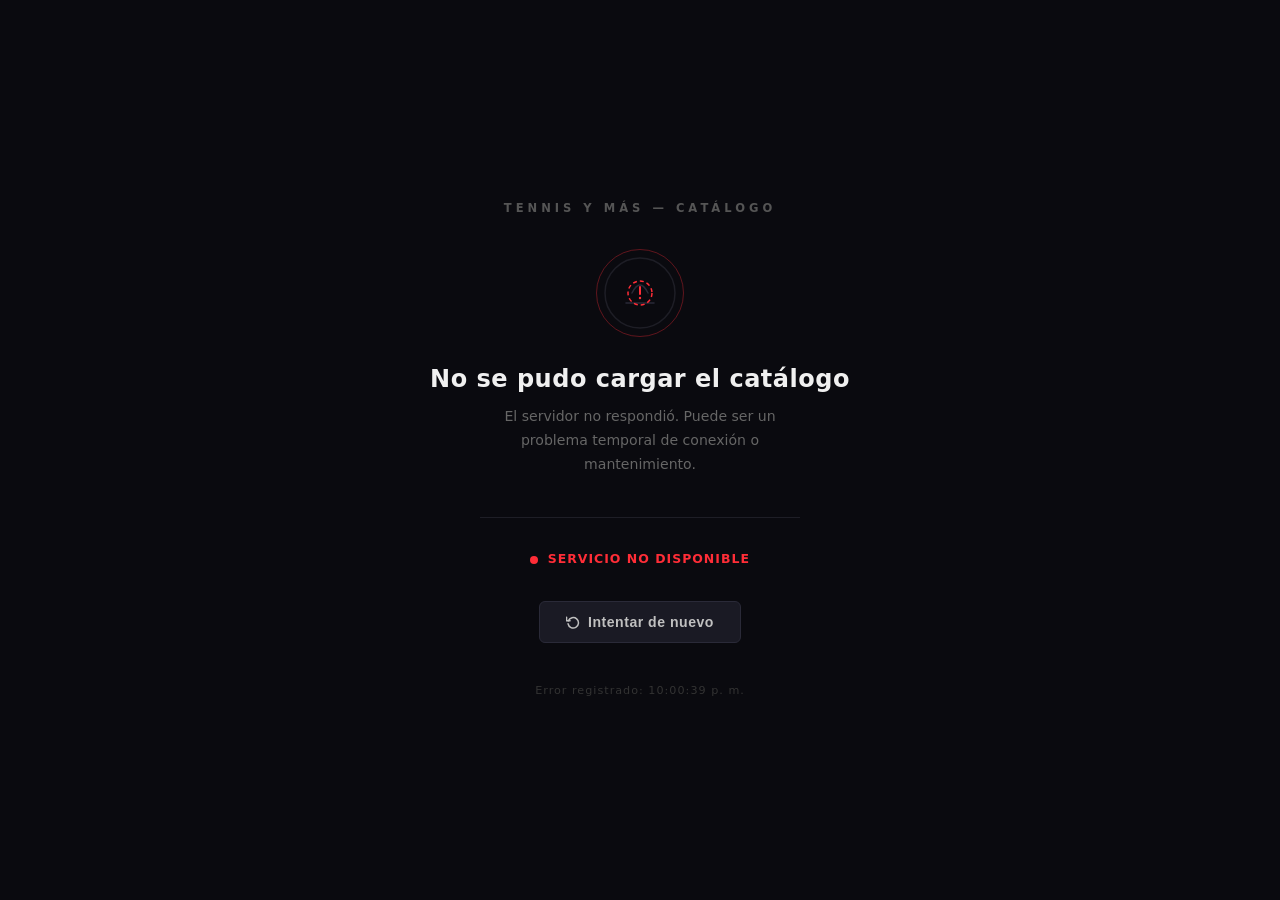
==== commit e633a4ca: "servidor" ====
--- a/index.html
+++ b/index.html
@@ -182,6 +182,100 @@
         </div>
     </div>
 
+    <!-- Server Error Screen -->
+    <div id="server-error-screen" style="display:none; position:fixed; inset:0; z-index:9999; background:#0a0a0f; flex-direction:column; align-items:center; justify-content:center; padding:2rem; font-family:system-ui,-apple-system,sans-serif;">
+        <style>
+            #server-error-screen .err-code {
+                font-size:0.72rem; font-weight:700; letter-spacing:4px; color:#555; text-transform:uppercase; margin-bottom:2.5rem;
+            }
+            #server-error-screen .err-icon-wrap {
+                position:relative; width:72px; height:72px; margin-bottom:2rem;
+            }
+            #server-error-screen .err-icon-wrap svg {
+                width:72px; height:72px;
+            }
+            #server-error-screen .err-pulse {
+                position:absolute; inset:-8px; border-radius:50%; border:1.5px solid rgba(255,45,55,0.35);
+                animation: errPulse 2s ease-in-out infinite;
+            }
+            @keyframes errPulse {
+                0%,100% { transform:scale(1); opacity:.5; }
+                50%      { transform:scale(1.18); opacity:0; }
+            }
+            #server-error-screen h1 {
+                font-size:1.5rem; font-weight:800; color:#f0f0f0; letter-spacing:0.5px; margin:0 0 0.5rem; text-align:center;
+            }
+            #server-error-screen .err-sub {
+                font-size:0.88rem; color:#666; line-height:1.7; text-align:center; max-width:300px; margin:0 0 2.5rem;
+            }
+            #server-error-screen .err-divider {
+                width:100%; max-width:320px; border:none; border-top:1px solid #1e1e26; margin-bottom:2rem;
+            }
+            #server-error-screen .err-status-row {
+                display:flex; align-items:center; gap:0.6rem; margin-bottom:2rem;
+            }
+            #server-error-screen .err-dot {
+                width:8px; height:8px; border-radius:50%; background:#ff2d37;
+                animation: errBlink 1.2s step-start infinite;
+            }
+            @keyframes errBlink {
+                0%,100% { opacity:1; } 50% { opacity:0; }
+            }
+            #server-error-screen .err-status-text {
+                font-size:0.78rem; color:#ff2d37; font-weight:600; letter-spacing:1px; text-transform:uppercase;
+            }
+            #server-error-screen .err-retry-btn {
+                display:flex; align-items:center; gap:0.5rem;
+                background:#1a1a24; color:#c0c0c0; border:1px solid #2a2a38;
+                border-radius:6px; padding:0.75rem 1.6rem; font-size:0.88rem;
+                font-weight:600; cursor:pointer; letter-spacing:0.5px;
+                transition: background 0.2s, color 0.2s, border-color 0.2s;
+            }
+            #server-error-screen .err-retry-btn:hover {
+                background:#22222f; color:#fff; border-color:#3a3a50;
+            }
+            #server-error-screen .err-ts {
+                margin-top:2.5rem; font-size:0.7rem; color:#333; letter-spacing:1px;
+            }
+        </style>
+
+        <span class="err-code">Tennis y Más — Catálogo</span>
+
+        <div class="err-icon-wrap">
+            <div class="err-pulse"></div>
+            <svg viewBox="0 0 72 72" fill="none" xmlns="http://www.w3.org/2000/svg">
+                <circle cx="36" cy="36" r="35" stroke="#1e1e26" stroke-width="1.5"/>
+                <path d="M22 46 L50 46 M28 36 Q36 20 44 36" stroke="#2a2a38" stroke-width="1.5" stroke-linecap="round"/>
+                <circle cx="36" cy="36" r="12" stroke="#ff2d37" stroke-width="1.5" stroke-dasharray="4 3"/>
+                <line x1="36" y1="30" x2="36" y2="37" stroke="#ff2d37" stroke-width="2" stroke-linecap="round"/>
+                <circle cx="36" cy="41" r="1.2" fill="#ff2d37"/>
+            </svg>
+        </div>
+
+        <h1>No se pudo cargar el catálogo</h1>
+        <p class="err-sub">El servidor no respondió. Puede ser un problema temporal de conexión o mantenimiento.</p>
+
+        <hr class="err-divider">
+
+        <div class="err-status-row">
+            <span class="err-dot"></span>
+            <span class="err-status-text">Servicio no disponible</span>
+        </div>
+
+        <button class="err-retry-btn" onclick="location.reload()">
+            <svg width="14" height="14" viewBox="0 0 24 24" fill="none" stroke="currentColor" stroke-width="2.5" stroke-linecap="round"><polyline points="1 4 1 10 7 10"/><path d="M3.51 15a9 9 0 1 0 .49-4.95"/></svg>
+            Intentar de nuevo
+        </button>
+
+        <span class="err-ts" id="err-timestamp"></span>
+        <script>
+            (function(){
+                const el = document.getElementById('err-timestamp');
+                if(el){ const d = new Date(); el.textContent = 'Error registrado: ' + d.toLocaleTimeString('es-CO', {hour:'2-digit',minute:'2-digit',second:'2-digit'}); }
+            })();
+        </script>
+    </div>
+
     <!-- Data & Application Logic Scripts -->
     <script src="js/default-data.js"></script>
 
